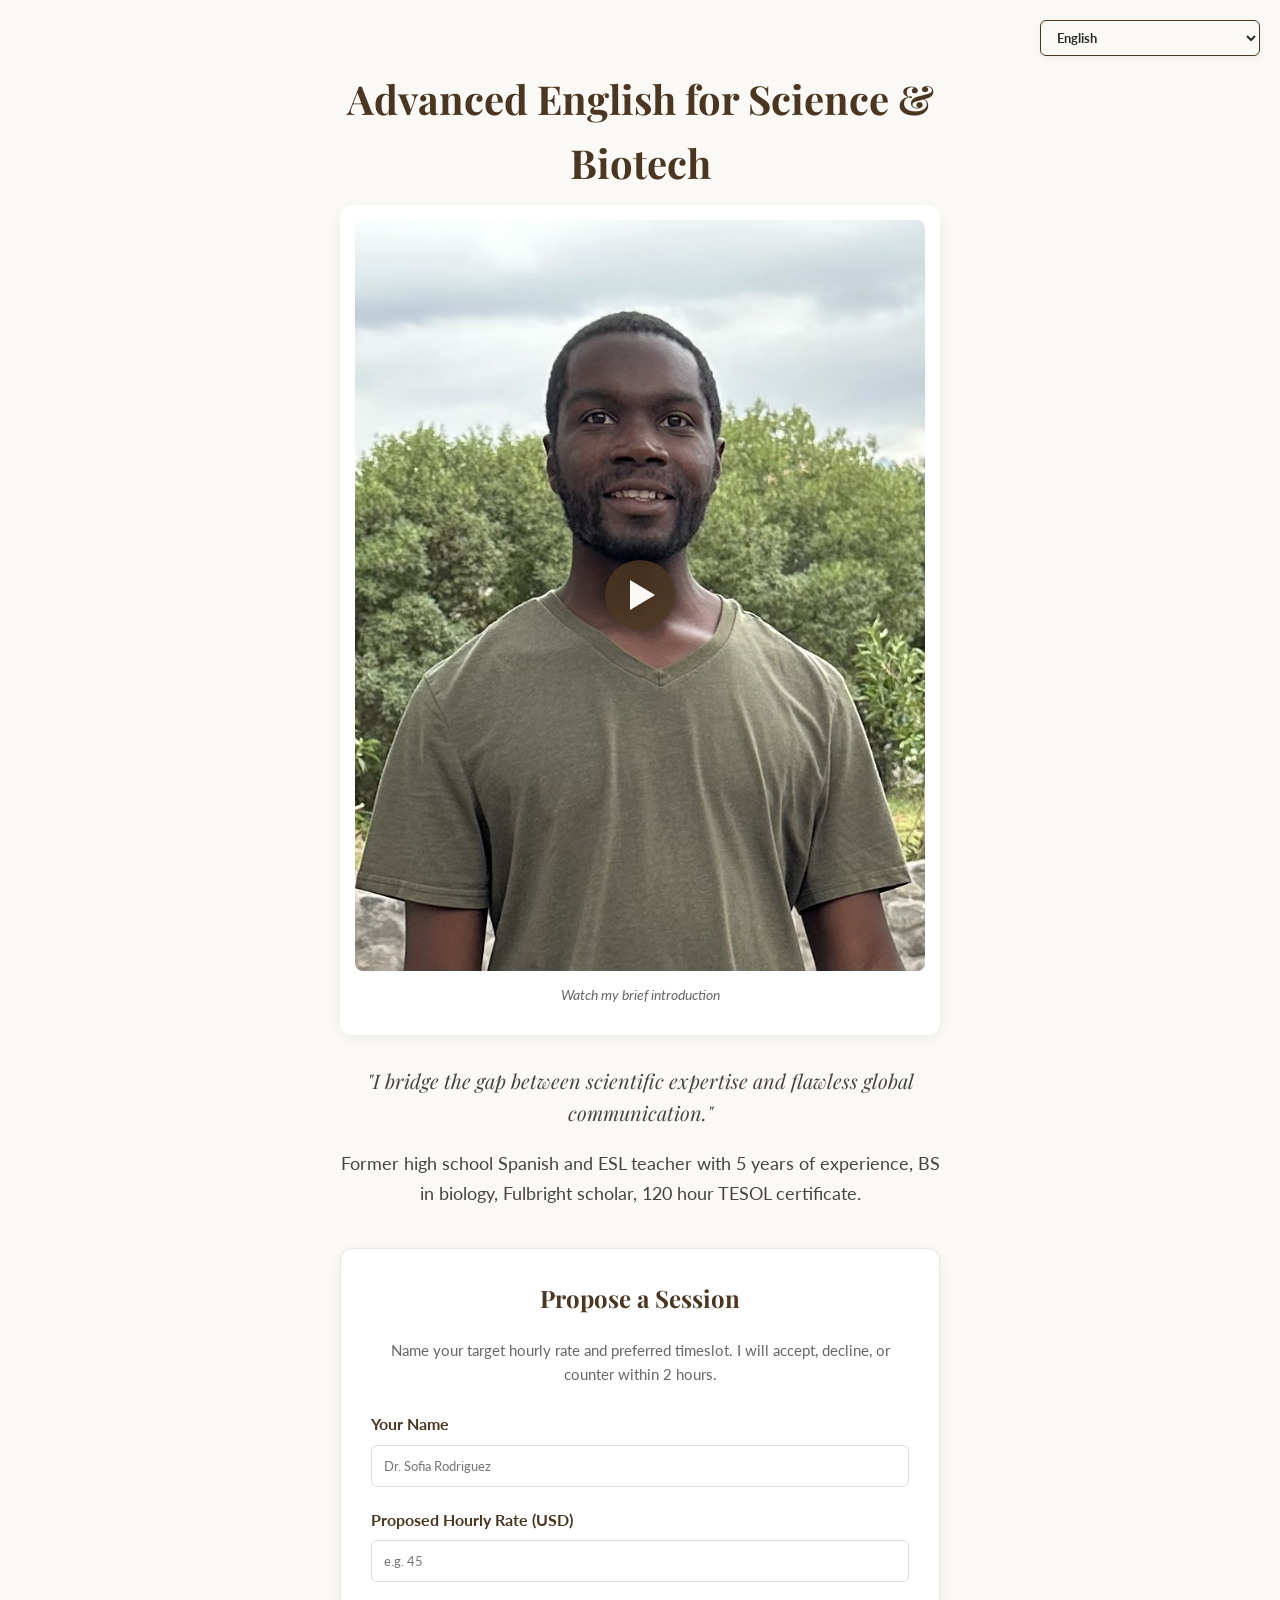
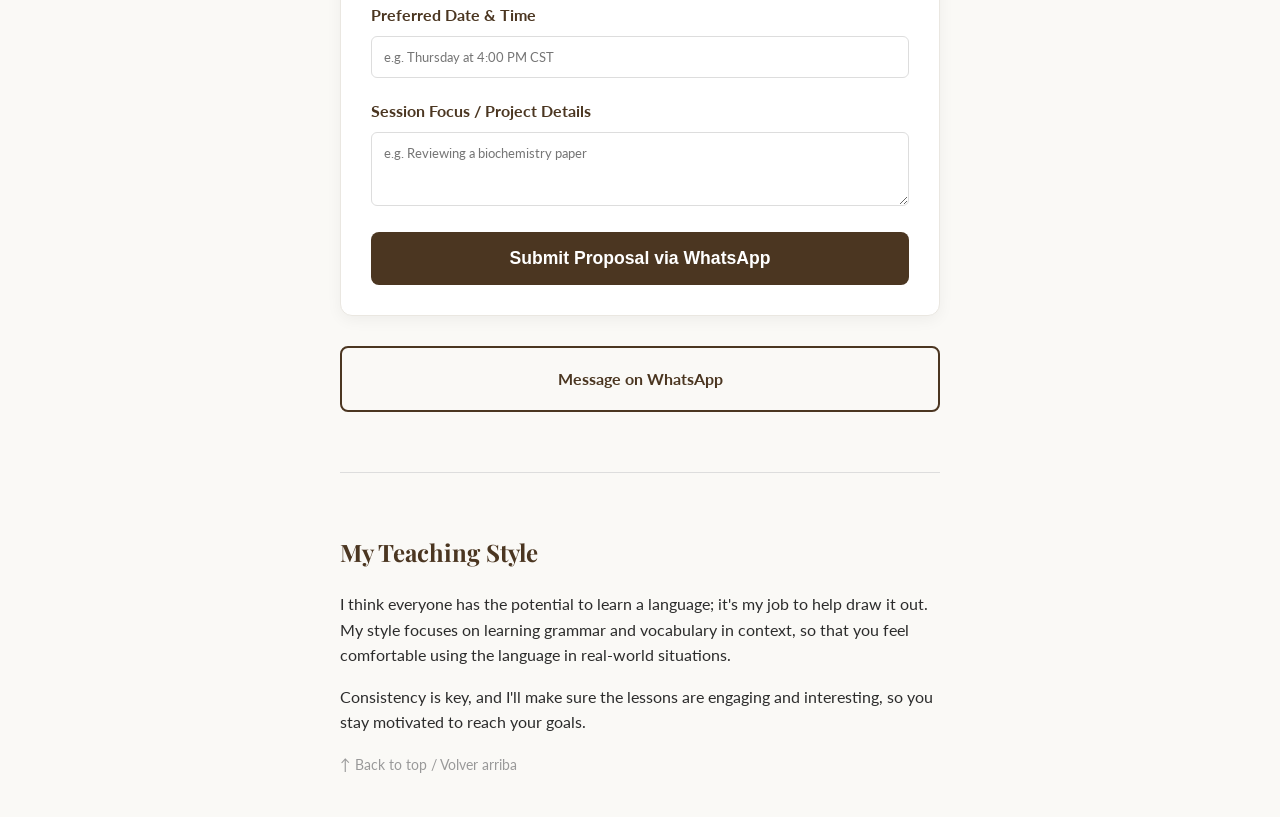
==== index.html @ 3cf0b92f "Update index.html Moved styles to separate stylesheet and added mechanism for submitting a proposal " ====
<!DOCTYPE html>
<html lang="en">
<head>
    <meta charset="UTF-8">
    <meta name="viewport" content="width=device-width, initial-scale=1.0">
    <title>Advanced English for Science & Biotech | Coach Isaiah</title>
    
    <meta name="description" content="Advanced English coaching for STEM, biotech, and medical researchers. / Clases de inglés avanzado para profesionales, científicos y preparación de publicaciones académicas. Propose your own rate.">
    <meta name="keywords" content="English for science, inglés para científicos, Fulbright coaching, academic English editor, Clases de inglés CDMX, technical interview preparation">
    <meta name="robots" content="index, follow">
    
    <meta property="og:type" content="website">
    <meta property="og:url" content="https://sysimus.github.io/tutoring/">
    <meta property="og:title" content="Advanced English for Science & Biotech">
    <meta property="og:description" content="Advanced coaching with a Fulbright Scholar & Biologist. Name your own rate.">
    <meta property="og:image" content="https://sysimus.github.io/tutoring/tutoring.jpg">
    
    <meta name="google-site-verification" content="IlOniI3Fu_0lPMcrtXaoLbM2BrjbzEJxlXLzvj_Lx5U" />
    
    <link href="https://fonts.googleapis.com/css2?family=Playfair+Display:wght@700&family=Lato:wght@400;700&display=swap" rel="stylesheet">
    <link rel="stylesheet" href="styles.css">

    <script type="application/ld+json">
    {
      "@context": "https://schema.org",
      "@type": "WebSite",
      "name": "English with Isaiah",
      "url": "https://sysimus.github.io/tutoring/"
    }
    </script>
</head>
<body lang="en">

    <div class="lang-selector-wrap">
        <select class="lang-select" onchange="switchLanguage(this.value)">
            <option value="en">English</option>
            <option value="es">Español (Spanish)</option>
            <option value="ko">한국어 (Korean)</option>
            <option value="ja">日本語 (Japanese)</option>
            <option value="zh">中文 (Chinese)</option>
            <option value="fr">Français (French)</option>
            <option value="de">Deutsch (German)</option>
            <option value="pt">Português (Portuguese)</option>
            <option value="it">Italiano (Italian)</option>
            <option value="ru">Русский (Russian)</option>
            <option value="ar">العربية (Arabic)</option>
            <option value="hi">हिन्दी (Hindi)</option>
            <option value="bn">বাংলা (Bengali)</option>
            <option value="ur">اردو (Urdu)</option>
            <option value="tr">Türkçe (Turkish)</option>
            <option value="vi">Tiếng Việt (Vietnamese)</option>
            <option value="id">Bahasa Indonesia (Indonesian)</option>
            <option value="fa">فارسی (Persian)</option>
            <option value="sw">Kiswahili (Swahili)</option>
        </select>
    </div>

    <div class="container">
        <header>
            <h1 class="main-title">
                <span data-i18n="en">Advanced English for Science & Biotech</span>
                <span data-i18n="es">Inglés Avanzado para Ciencia y Biotecnología</span>
                <span data-i18n="ko">과학 및 바이오테크 고급 영어</span>
                <span data-i18n="ja">科学・バイオテクノロジー向け上級英語</span>
                <span data-i18n="zh">科学与生物技术高级英语</span>
                <span data-i18n="id">Bahasa Inggris Tingkat Lanjut untuk Sains & Bioteknologi</span>
                <span data-i18n="fa">زبان انگلیسی پیشرفته برای علوم و بیوتکنولوژی</span>
                <span data-i18n="sw">Kiingereza cha Juu kwa Sayansi na Bioteknolojia</span>
                </h1>
        </header>

        <section class="video-card">
            <a href="https://youtu.be/uYRqxMHSPPA" target="_blank" class="video-link">
                <img src="tutoring.jpg" alt="Introduction Video" class="video-thumbnail">
                <div class="play-button-overlay">
                    <div class="play-triangle"></div>
                </div>
            </a>
            <p class="video-caption">
                <span data-i18n="en">Watch my brief introduction</span>
                <span data-i18n="es">Vea mi breve presentación</span>
                <span data-i18n="ko">소개 영상 시청하기</span>
                <span data-i18n="ja">紹介動画を見る</span>
            </p>
        </section>

        <section class="pitch-container">
            <p class="pitch-lead">
                <span data-i18n="en">"I bridge the gap between scientific expertise and flawless global communication."</span>
                <span data-i18n="es">"Reduzco la brecha entre la experiencia científica y una comunicación global impecable."</span>
            </p>
            <p class="pitch-body">
                <span data-i18n="en">Former high school Spanish and ESL teacher with 5 years of experience, BS in biology, Fulbright scholar, 120 hour TESOL certificate.</span>
                <span data-i18n="es">Exprofesor de escuela secundaria (Español/ESL) con 5 años de experiencia, Licenciatura en Biología, Becario Fulbright y certificación TESOL de 120 horas.</span>
            </p>
        </section>

        <section class="bid-card">
            <h2 class="terminal-title">
                <span data-i18n="en">Propose a Session</span>
                <span data-i18n="es">Proponer una Sesión</span>
                <span data-i18n="ko">수업 제안하기</span>
                <span data-i18n="ja">セッションの提案</span>
                <span data-i18n="id">Ajukan Penawaran Sesi</span>
                <span data-i18n="fa">پیشنهاد یک جلسه</span>
                <span data-i18n="sw">Pendekeza Kipindi</span>
            </h2>
            <p class="terminal-subtitle">
                <span data-i18n="en">Name your target hourly rate and preferred timeslot. I will accept, decline, or counter within 2 hours.</span>
                <span data-i18n="es">Proponga su tarifa por hora y horario deseado. Aceptaré, rechazaré o responderé con una contraoferta en un lapso de 2 horas.</span>
            </p>

            <form id="negotiationForm" onsubmit="handleProposal(event)">
                <div class="form-group">
                    <label>
                        <span data-i18n="en">Your Name</span>
                        <span data-i18n="es">Su Nombre</span>
                    </label>
                    <input type="text" id="clientName" required placeholder="Dr. Sofia Rodriguez">
                </div>

                <div class="form-group">
                    <label>
                        <span data-i18n="en">Proposed Hourly Rate (USD)</span>
                        <span data-i18n="es">Tarifa Propuesta por Hora (USD)</span>
                    </label>
                    <input type="number" id="proposedRate" min="15" required placeholder="e.g. 45">
                </div>

                <div class="form-group">
                    <label>
                        <span data-i18n="en">Preferred Date & Time</span>
                        <span data-i18n="es">Fecha y Horario Deseado</span>
                    </label>
                    <input type="text" id="proposedTime" required placeholder="e.g. Thursday at 4:00 PM CST">
                </div>

                <div class="form-group">
                    <label>
                        <span data-i18n="en">Session Focus / Project Details</span>
                        <span data-i18n="es">Objetivo de la Sesión / Detalles del Proyecto</span>
                    </label>
                    <textarea id="projectDetails" rows="3" required placeholder="e.g. Reviewing a biochemistry paper introduction / Preparación para entrevista técnica"></textarea>
                </div>

                <button type="submit" class="btn-bid">
                    <span data-i18n="en">Submit Proposal via WhatsApp</span>
                    <span data-i18n="es">Enviar Propuesta por WhatsApp</span>
                </button>
            </form>
        </section>

        <a href="https://wa.me/16155549569" class="btn btn-primary">
            <span data-i18n="en">Message on WhatsApp</span>
            <span data-i18n="es">Enviar Mensaje por WhatsApp</span>
        </a>
        
        <div id="about">
            <h2>
                <span data-i18n="en">My Teaching Style</span>
                <span data-i18n="es">Mi Estilo de Enseñanza</span>
            </h2>
            <p>
                <span data-i18n="en">I think everyone has the potential to learn a language; it's my job to help draw it out. My style focuses on learning grammar and vocabulary in context, so that you feel comfortable using the language in real-world situations.</span>
                <span data-i18n="es">Creo que todos tienen el potencial de dominar un idioma; mi trabajo es ayudar a desarrollarlo. Mi estilo se centra en el aprendizaje de la gramática y el vocabulario en contexto, para que se sienta cómodo usando el idioma en situaciones del mundo real.</span>
            </p>
            <p>
                <span data-i18n="en">Consistency is key, and I'll make sure the lessons are engaging and interesting, so you stay motivated to reach your goals.</span>
                <span data-i18n="es">La consistencia es clave, y me aseguraré de que las lecciones sean interesantes y dinámicas para mantener la motivación hacia sus objetivos.</span>
            </p>
            <a href="#" class="back-to-top">↑ Back to top / Volver arriba</a>
        </div>
    </div>

    <script>
    const placeholders = {
        en: { name: "Dr. Sofia Rodriguez", time: "e.g. Thursday at 4:00 PM CST", focus: "e.g. Reviewing a biochemistry paper" },
        es: { name: "Dr. Sofia Rodríguez", time: "ej. Jueves a las 4:00 PM CST", focus: "ej. Revisión de artículo de bioquímica" },
        ko: { name: "홍길동 박사", time: "예: 목요일 오후 4시 CST", focus: "예: 생화학 논문 검토" },
        ja: { name: "山田 太郎 博士", time: "例: 木曜日 午後4時 CST", focus: "例: 生化学論文のレビュー" },
        ur: { name: "ڈاکٹر صوفیہ", time: "مثال: جمعرات شام 4 بجے", focus: "مثال: بائیو کیمسٹری پیپر کا جائزہ" },
        id: { name: "Dr. Budi Santoso", time: "contoh: Kamis jam 16:00 CST", focus: "contoh: Meninjau makalah biokimia" },
        fa: { name: "دکتر مریم رضایی", time: "مثال: پنجشنبه ساعت ۴:۰۰ عصر", focus: "مثال: بررسی مقاله بیوشیمی" },
        sw: { name: "Daktari Juma Ali", time: "m.f. Alhamisi saa kumi jioni", focus: "m.f. Kupitia karatasi ya biokemia" }
    };

    function switchLanguage(lang) {
        document.body.setAttribute('lang', lang);
        localStorage.setItem('preferred-lang', lang);
        
        if (placeholders[lang]) {
            document.getElementById('clientName').placeholder = placeholders[lang].name;
            document.getElementById('proposedTime').placeholder = placeholders[lang].time;
            document.getElementById('projectDetails').placeholder = placeholders[lang].focus;
        }
    }

    window.addEventListener('DOMContentLoaded', () => {
        const savedLang = localStorage.getItem('preferred-lang') || 'en';
        document.body.setAttribute('lang', savedLang);
        document.querySelector('.lang-select').value = savedLang;
        switchLanguage(savedLang);
    });

    function handleProposal(event) {
        event.preventDefault();
        const name = document.getElementById('clientName').value;
        const rate = document.getElementById('proposedRate').value;
        const time = document.getElementById('proposedTime').value;
        const details = document.getElementById('projectDetails').value;
        
        const message = `Hello Isaiah, I'd like to submit a session proposal.%0A%0A` +
                        `*Name:* ${encodeURIComponent(name)}%0A` +
                        `*Proposed Rate:* $${encodeURIComponent(rate)} USD/hr%0A` +
                        `*Requested Time:* ${encodeURIComponent(time)}%0A` +
                        `*Focus:* ${encodeURIComponent(details)}`;
        
        window.open(`https://wa.me/16155549569?text=${message}`, '_blank');
    }

    // Auto-refresh engine mapping GitHub server state tags
    setInterval(async () => {
        try {
            const response = await fetch(window.location.href, { method: 'HEAD', cache: 'no-cache' });
            const etag = response.headers.get('ETag');
            const localEtag = localStorage.getItem('site-etag');
            if (localEtag && etag && localEtag !== etag) location.reload();
            localStorage.setItem('site-etag', etag);
        } catch (e) { console.log("State check bypassed."); }
    }, 7200000);
    </script>
</body>
</html>
---- styles.css ----
/* ==========================================================================
   1. ARCHITECTURAL TOKENS & SYSTEM BASE
   ========================================================================== */
:root { 
    --bg: #FAF9F6; 
    --text: #2C2C2C; 
    --accent: #4B3621; 
    --slate: #708090; 
}

body { 
    margin: 0; 
    background-color: var(--bg); 
    color: var(--text); 
    font-family: 'Lato', sans-serif; 
    line-height: 1.6; 
}

.container { 
    max-width: 600px; 
    margin: 0 auto; 
    padding: 40px 20px; 
    text-align: center; 
}

h1, h2, h3 { 
    font-family: 'Playfair Display', serif; 
    color: var(--accent); 
}

.main-title {
    font-size: 2.5rem; 
    margin-bottom: 10px;
}

/* ==========================================================================
   2. VIDEO FRAME & INTERACTIVE OVERLAYS
   ========================================================================== */
.video-card { 
    background: #fff; 
    padding: 15px; 
    border-radius: 12px; 
    box-shadow: 0 4px 15px rgba(0,0,0,0.05); 
    margin-bottom: 30px; 
}

.video-link {
    text-decoration: none; 
    display: block; 
    position: relative; 
    line-height: 0;
}

.video-thumbnail {
    width: 100%; 
    border-radius: 8px; 
    display: block;
}

.play-button-overlay {
    position: absolute; 
    top: 50%; 
    left: 50%; 
    transform: translate(-50%, -50%); 
    background: rgba(75, 54, 33, 0.85); 
    width: 70px; 
    height: 70px; 
    border-radius: 50%; 
    display: flex; 
    align-items: center; 
    justify-content: center; 
    box-shadow: 0 4px 10px rgba(0,0,0,0.3);
}

.play-triangle {
    width: 0; 
    height: 0; 
    border-top: 15px solid transparent; 
    border-bottom: 15px solid transparent; 
    border-left: 25px solid #FAF9F6; 
    margin-left: 5px;
}

.video-caption {
    font-size: 0.9rem; 
    color: #666; 
    margin-top: 12px; 
    font-style: italic;
}

/* ==========================================================================
   3. STRUCTURAL COPY WRAPPERS
   ========================================================================== */
.pitch-container {
    margin-bottom: 40px;
}

.pitch-lead {
    font-size: 1.25rem; 
    color: #444; 
    font-family: 'Playfair Display', serif; 
    font-style: italic;
}

.pitch-body {
    font-size: 1.15rem; 
    color: #444;
}

/* ==========================================================================
   4. TRANSACTION TERMINAL MODULE
   ========================================================================== */
.bid-card {
    background: #fff;
    padding: 30px;
    border-radius: 12px;
    box-shadow: 0 4px 15px rgba(0,0,0,0.05);
    margin: 30px 0;
    text-align: left;
    border: 1px solid #eae7e1;
}

.terminal-title {
    margin-top: 0; 
    font-size: 1.5rem; 
    text-align: center;
}

.terminal-subtitle {
    font-size: 0.95rem; 
    color: #666; 
    text-align: center; 
    margin-bottom: 25px;
}

.form-group {
    margin-bottom: 20px;
}

.form-group label {
    display: block;
    font-weight: bold;
    margin-bottom: 8px;
    color: var(--accent);
}

.form-group input, .form-group textarea {
    width: 100%;
    padding: 12px;
    border: 1px solid #ddd;
    border-radius: 6px;
    font-family: inherit;
    box-sizing: border-box;
}

.btn-bid {
    background: var(--accent);
    color: white;
    border: none;
    width: 100%;
    padding: 16px;
    border-radius: 8px;
    font-size: 1.1rem;
    font-weight: bold;
    cursor: pointer;
    transition: 0.2s;
}

.btn-bid:hover {
    background: #362617;
}

/* ==========================================================================
   5. BUTTON COMPONENTS & FOOTER INTERFACE
   ========================================================================== */
.btn { 
    display: block; 
    padding: 18px; 
    border-radius: 8px; 
    font-weight: bold; 
    text-decoration: none; 
    margin-top: 20px; 
    transition: 0.2s; 
}

.btn-primary { 
    border: 2px solid var(--accent); 
    color: var(--accent); 
}

.btn-primary:active { 
    background: #EAE7E1; 
}

#about { 
    text-align: left; 
    margin-top: 60px; 
    border-top: 1px solid #ddd; 
    padding-top: 40px; 
}

.back-to-top {
    font-size: 0.9rem; 
    color: #999; 
    text-decoration: none;
}

/* ==========================================================================
   6. GLOBAL INTERNATIONZALIZATION ENGINE
   ========================================================================== */
.lang-selector-wrap {
    position: fixed;
    top: 20px;
    right: 20px;
    z-index: 1000;
}

.lang-select {
    padding: 8px 12px;
    border-radius: 6px;
    border: 1px solid var(--accent);
    background-color: var(--bg);
    color: var(--text);
    font-family: inherit;
    font-weight: bold;
    cursor: pointer;
    box-shadow: 0 2px 8px rgba(0,0,0,0.05);
}

.lang-select:focus {
    outline: none;
}

/* Base structural abstraction hiding unselected strings */
[lang] [data-i18n] {
    display: none;
}

/* Inline text block targets */
body[lang="en"] [data-i18n="en"], body[lang="es"] [data-i18n="es"],
body[lang="ko"] [data-i18n="ko"], body[lang="ja"] [data-i18n="ja"],
body[lang="zh"] [data-i18n="zh"], body[lang="fr"] [data-i18n="fr"],
body[lang="de"] [data-i18n="de"], body[lang="pt"] [data-i18n="pt"],
body[lang="it"] [data-i18n="it"], body[lang="ru"] [data-i18n="ru"],
body[lang="ar"] [data-i18n="ar"], body[lang="hi"] [data-i18n="hi"],
body[lang="bn"] [data-i18n="bn"], body[lang="ur"] [data-i18n="ur"],
body[lang="tr"] [data-i18n="tr"], body[lang="vi"] [data-i18n="vi"],
body[lang="id"] [data-i18n="id"], body[lang="fa"] [data-i18n="fa"],
body[lang="sw"] [data-i18n="sw"] {
    display: inline-block !important;
}

/* Paragraph and Structural section block targets */
p[data-i18n], div[data-i18n], section[data-i18n] {
    display: none;
}

body[lang="en"] p[data-i18n="en"], body[lang="en"] div[data-i18n="en"], body[lang="en"] section[data-i18n="en"],
body[lang="es"] p[data-i18n="es"], body[lang="es"] div[data-i18n="es"], body[lang="es"] section[data-i18n="es"],
body[lang="ko"] p[data-i18n="ko"], body[lang="ko"] div[data-i18n="ko"], body[lang="ko"] section[data-i18n="ko"],
body[lang="ja"] p[data-i18n="ja"], body[lang="ja"] div[data-i18n="ja"], body[lang="ja"] section[data-i18n="ja"],
body[lang="zh"] p[data-i18n="zh"], body[lang="zh"] div[data-i18n="zh"], body[lang="zh"] section[data-i18n="zh"],
body[lang="fr"] p[data-i18n="fr"], body[lang="fr"] div[data-i18n="fr"], body[lang="fr"] section[data-i18n="fr"],
body[lang="de"] p[data-i18n="de"], body[lang="de"] div[data-i18n="de"], body[lang="de"] section[data-i18n="de"],
body[lang="pt"] p[data-i18n="pt"], body[lang="pt"] div[data-i18n="pt"], body[lang="pt"] section[data-i18n="pt"],
body[lang="it"] p[data-i18n="it"], body[lang="it"] div[data-i18n="it"], body[lang="it"] section[data-i18n="it"],
body[lang="ru"] p[data-i18n="ru"], body[lang="ru"] div[data-i18n="ru"], body[lang="ru"] section[data-i18n="ru"],
body[lang="ar"] p[data-i18n="ar"], body[lang="ar"] div[data-i18n="ar"], body[lang="ar"] section[data-i18n="ar"],
body[lang="hi"] p[data-i18n="hi"], body[lang="hi"] div[data-i18n="hi"], body[lang="hi"] section[data-i18n="hi"],
body[lang="bn"] p[data-i18n="bn"], body[lang="bn"] div[data-i18n="bn"], body[lang="bn"] section[data-i18n="bn"],
body[lang="ur"] p[data-i18n="ur"], body[lang="ur"] div[data-i18n="ur"], body[lang="ur"] section[data-i18n="ur"],
body[lang="tr"] p[data-i18n="tr"], body[lang="tr"] div[data-i18n="tr"], body[lang="tr"] section[data-i18n="tr"],
body[lang="vi"] p[data-i18n="vi"], body[lang="vi"] div[data-i18n="vi"], body[lang="vi"] section[data-i18n="vi"],
body[lang="id"] p[data-i18n="id"], body[lang="id"] div[data-i18n="id"], body[lang="id"] section[data-i18n="id"],
body[lang="fa"] p[data-i18n="fa"], body[lang="fa"] div[data-i18n="fa"], body[lang="fa"] section[data-i18n="fa"],
body[lang="sw"] p[data-i18n="sw"], body[lang="sw"] div[data-i18n="sw"], body[lang="sw"] section[data-i18n="sw"] {
    display: block !important;
}

/* ==========================================================================
   7. RIGHT-TO-LEFT (RTL) REGIONAL OVERRIDES
   ========================================================================== */
body[lang="ar"] .container, body[lang="ur"] .container, body[lang="fa"] .container,
body[lang="ar"] .bid-card, body[lang="ur"] .bid-card, body[lang="fa"] .bid-card {
    direction: rtl;
    text-align: right;
}
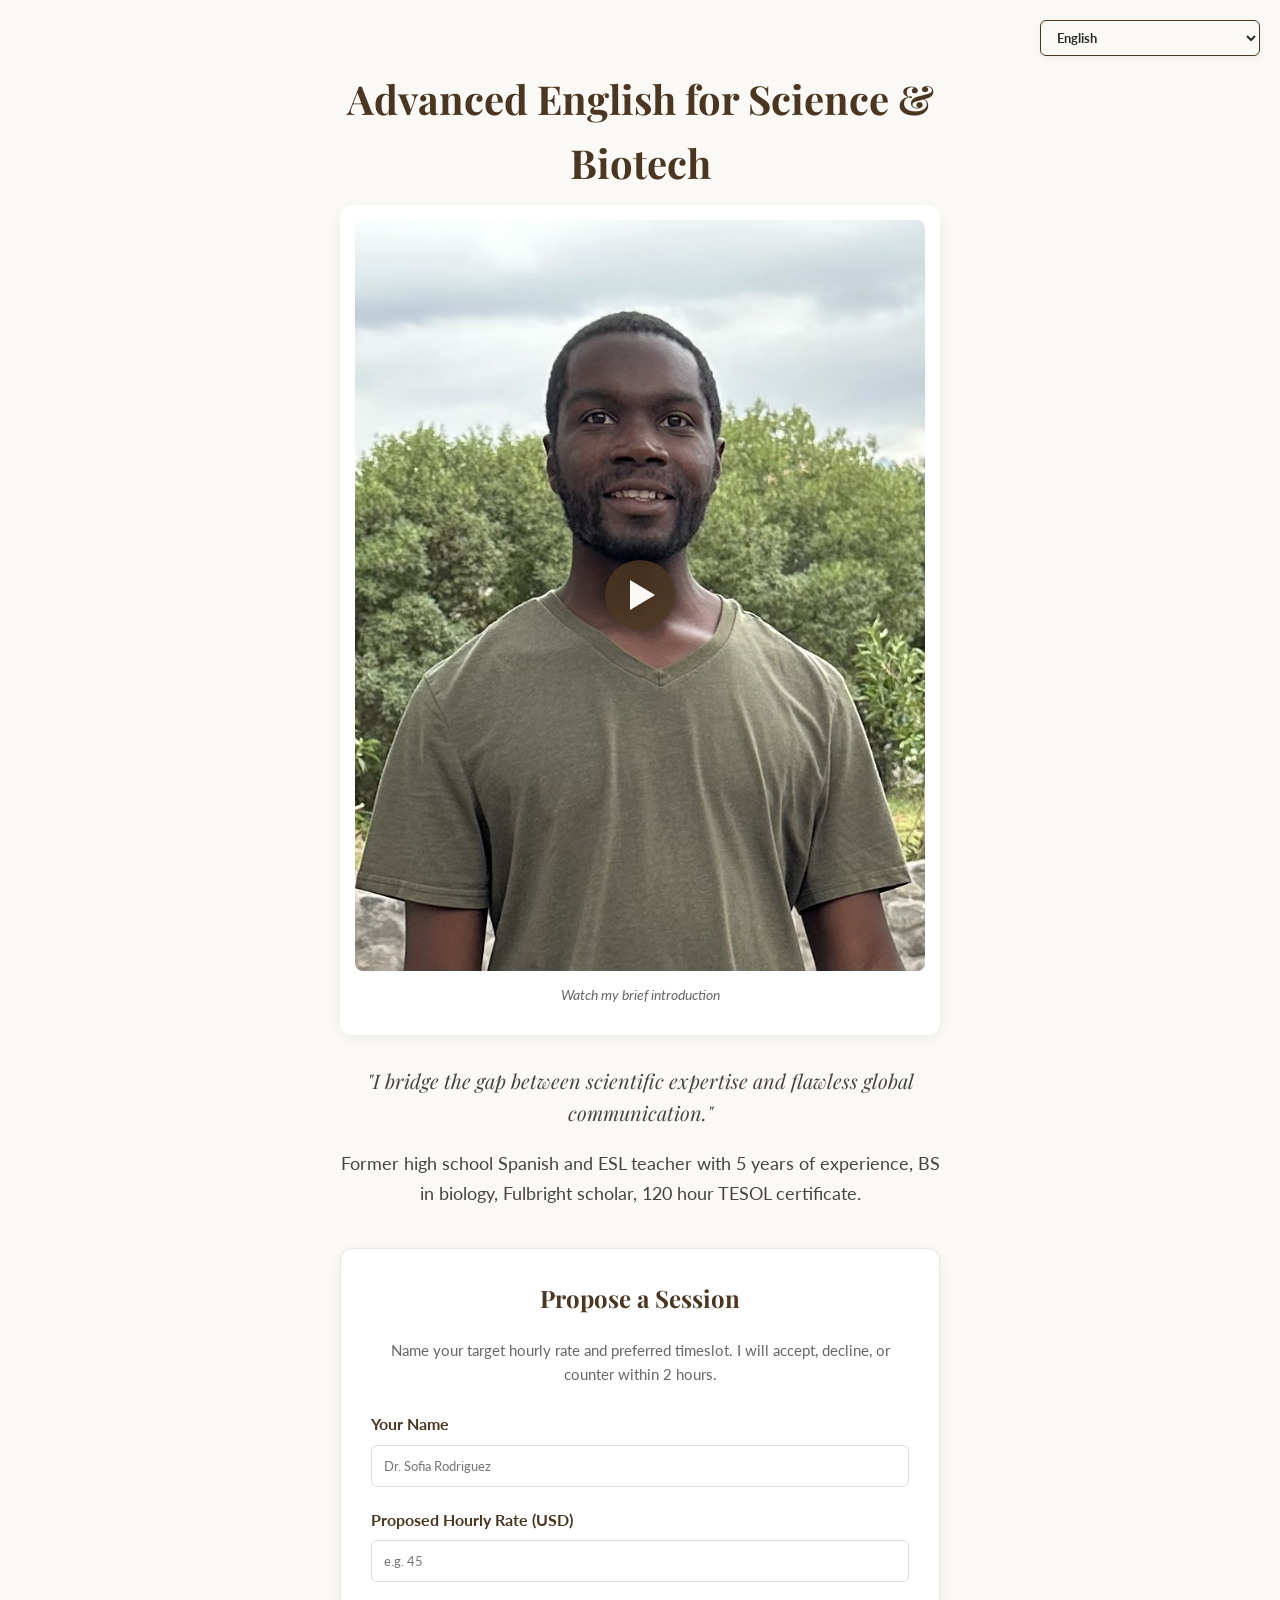
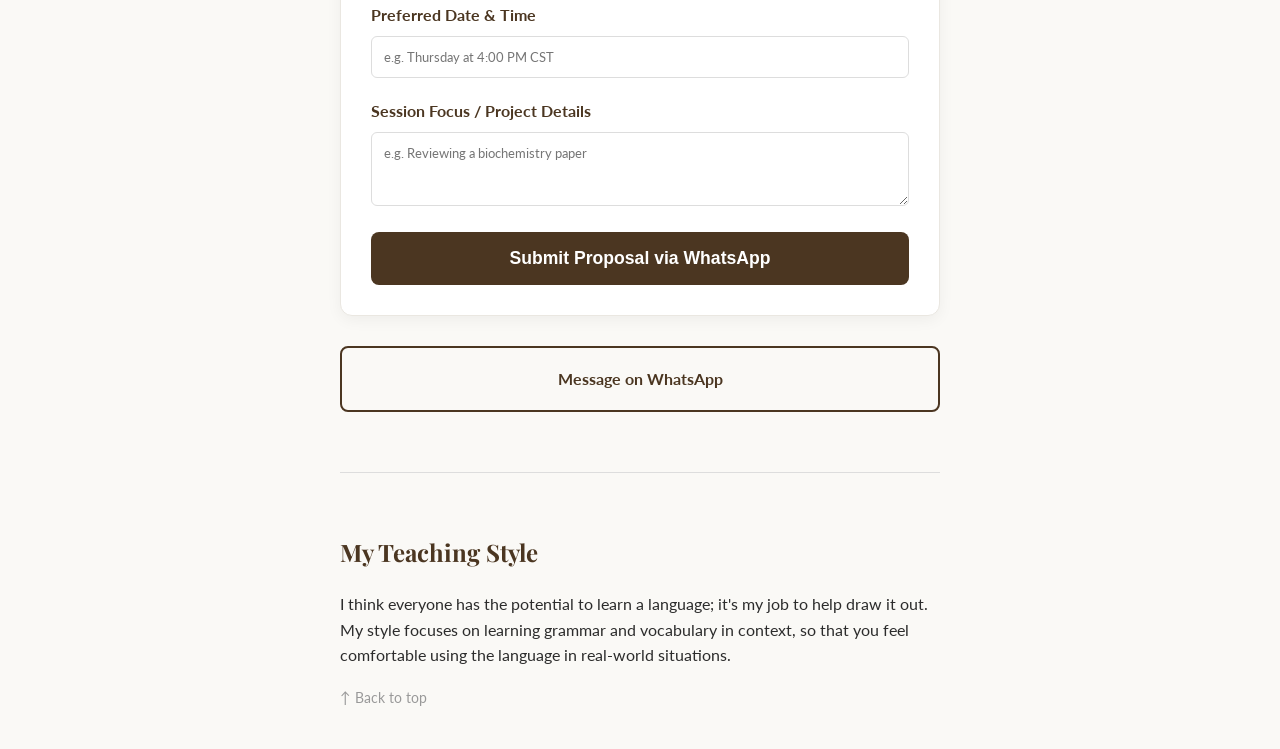
==== commit b57255a4: "Update index.html Fixed language localization issues to make sure all text on the page is translated" ====
--- a/index.html
+++ b/index.html
@@ -63,10 +63,21 @@
                 <span data-i18n="ko">과학 및 바이오테크 고급 영어</span>
                 <span data-i18n="ja">科学・バイオテクノロジー向け上級英語</span>
                 <span data-i18n="zh">科学与生物技术高级英语</span>
+                <span data-i18n="fr">Anglais Avancé pour la Science et la Biotech</span>
+                <span data-i18n="de">Fortgeschrittenes Englisch für Wissenschaft & Biotech</span>
+                <span data-i18n="pt">Inglês Avançado para Ciência e Biotecnologia</span>
+                <span data-i18n="it">Inglese Avanzato per Scienza e Biotecnologie</span>
+                <span data-i18n="ru">Продвинутый английский для науки и биотехнологий</span>
+                <span data-i18n="ar">اللغة الإنجليزية المتقدمة للعلوم والتكنولوجيا الحيوية</span>
+                <span data-i18n="hi">विज्ञान और बायोटेक के लिए उन्नत अंग्रेजी</span>
+                <span data-i18n="bn">বিজ্ঞান ও বায়োটেকের জন্য উন্নত ইংরেজি</span>
+                <span data-i18n="ur">سائنس اور بائیوٹیک کے لیے جدید انگریزی</span>
+                <span data-i18n="tr">Bilim ve Biyoteknoloji İçin İleri Düzey İngilizce</span>
+                <span data-i18n="vi">Tiếng Anh Nâng Cao cho Khoa Học & Công Nghệ Sinh Học</span>
                 <span data-i18n="id">Bahasa Inggris Tingkat Lanjut untuk Sains & Bioteknologi</span>
                 <span data-i18n="fa">زبان انگلیسی پیشرفته برای علوم و بیوتکنولوژی</span>
                 <span data-i18n="sw">Kiingereza cha Juu kwa Sayansi na Bioteknolojia</span>
-                </h1>
+            </h1>
         </header>
 
         <section class="video-card">
@@ -81,6 +92,21 @@
                 <span data-i18n="es">Vea mi breve presentación</span>
                 <span data-i18n="ko">소개 영상 시청하기</span>
                 <span data-i18n="ja">紹介動画を見る</span>
+                <span data-i18n="zh">观看我的简短介绍</span>
+                <span data-i18n="fr">Regardez ma brève présentation</span>
+                <span data-i18n="de">Sehen Sie sich meine kurze Vorstellung an</span>
+                <span data-i18n="pt">Assista à minha breve apresentação</span>
+                <span data-i18n="it">Guarda la meine breve presentazione</span>
+                <span data-i18n="ru">Посмотрите мое краткое введение</span>
+                <span data-i18n="ar">شاهد مقدمتي الموجزة</span>
+                <span data-i18n="hi">मेरा संक्षिप्त परिचय देखें</span>
+                <span data-i18n="bn">আমার সংক্ষিপ্ত পরিচয় দেখুন</span>
+                <span data-i18n="ur">میرا مختصر تعارف دیکھیں</span>
+                <span data-i18n="tr">Kısa tanıtımımı izleyin</span>
+                <span data-i18n="vi">Xem phần giới thiệu ngắn gọn của tôi</span>
+                <span data-i18n="id">Tonton pengantar singkat saya</span>
+                <span data-i18n="fa">معرفی کوتاه من را تماشا کنید</span>
+                <span data-i18n="sw">Tazama utangulizi wangu mfupi</span>
             </p>
         </section>
 
@@ -91,7 +117,7 @@
             </p>
             <p class="pitch-body">
                 <span data-i18n="en">Former high school Spanish and ESL teacher with 5 years of experience, BS in biology, Fulbright scholar, 120 hour TESOL certificate.</span>
-                <span data-i18n="es">Exprofesor de escuela secundaria (Español/ESL) con 5 años de experiencia, Licenciatura en Biología, Becario Fulbright y certificación TESOL de 120 horas.</span>
+                <span data-i18n="es">Exprofesor de escuela secundaria (Español/ESL) con 5 años of experiencia, Licenciatura en Biología, Becario Fulbright y certificación TESOL de 120 horas.</span>
             </p>
         </section>
 
@@ -101,6 +127,18 @@
                 <span data-i18n="es">Proponer una Sesión</span>
                 <span data-i18n="ko">수업 제안하기</span>
                 <span data-i18n="ja">セッションの提案</span>
+                <span data-i18n="zh">提议课程</span>
+                <span data-i18n="fr">Proposer une Session</span>
+                <span data-i18n="de">Sitzung vorschlagen</span>
+                <span data-i18n="pt">Propor uma Sessão</span>
+                <span data-i18n="it">Proponi una Sessione</span>
+                <span data-i18n="ru">Предложить сессию</span>
+                <span data-i18n="ar">اقتراح جلسة</span>
+                <span data-i18n="hi">सत्र का प्रस्ताव दें</span>
+                <span data-i18n="bn">একটি সেশনের প্রস্তাব করুন</span>
+                <span data-i18n="ur">سیشن کی تجویز دیں</span>
+                <span data-i18n="tr">Bir Oturum Önerin</span>
+                <span data-i18n="vi">Đề Xuất Một Buổi Học</span>
                 <span data-i18n="id">Ajukan Penawaran Sesi</span>
                 <span data-i18n="fa">پیشنهاد یک جلسه</span>
                 <span data-i18n="sw">Pendekeza Kipindi</span>
@@ -146,6 +184,23 @@
                 <button type="submit" class="btn-bid">
                     <span data-i18n="en">Submit Proposal via WhatsApp</span>
                     <span data-i18n="es">Enviar Propuesta por WhatsApp</span>
+                    <span data-i18n="ko">WhatsApp으로 제안서 제출</span>
+                    <span data-i18n="ja">WhatsAppで提案を送信</span>
+                    <span data-i18n="zh">通过 WhatsApp 提交提议</span>
+                    <span data-i18n="fr">Soumettre la proposition via WhatsApp</span>
+                    <span data-i18n="de">Vorschlag via WhatsApp senden</span>
+                    <span data-i18n="pt">Enviar Proposta via WhatsApp</span>
+                    <span data-i18n="it">Invia Proposta via WhatsApp</span>
+                    <span data-i18n="ru">Отправить предложение через WhatsApp</span>
+                    <span data-i18n="ar">إرسال الاقتراح عبر واتساب</span>
+                    <span data-i18n="hi">व्हाट्सएप के माध्यम से प्रस्ताव भेजें</span>
+                    <span data-i18n="bn">WhatsApp এর মাধ্যমে প্রস্তাব জমা দিন</span>
+                    <span data-i18n="ur">واٹس ایپ کے ذریعے تجویز بھیجیں</span>
+                    <span data-i18n="tr">Teklifi WhatsApp Üzerinden Gönder</span>
+                    <span data-i18n="vi">Gửi Đề Xuất Qua WhatsApp</span>
+                    <span data-i18n="id">Kirim Penawaran via WhatsApp</span>
+                    <span data-i18n="fa">ارسال پیشنهاد از طریق واتس‌اپ</span>
+                    <span data-i18n="sw">Wasilisha Pendekezo kupitia WhatsApp</span>
                 </button>
             </form>
         </section>
@@ -153,6 +208,23 @@
         <a href="https://wa.me/16155549569" class="btn btn-primary">
             <span data-i18n="en">Message on WhatsApp</span>
             <span data-i18n="es">Enviar Mensaje por WhatsApp</span>
+            <span data-i18n="ko">WhatsApp 메시지 보내기</span>
+            <span data-i18n="ja">WhatsAppでメッセージを送る</span>
+            <span data-i18n="zh">在 WhatsApp 上发消息</span>
+            <span data-i18n="fr">Envoyer un message sur WhatsApp</span>
+            <span data-i18n="de">Nachricht auf WhatsApp senden</span>
+            <span data-i18n="pt">Enviar Mensagem no WhatsApp</span>
+            <span data-i18n="it">Invia un messaggio su WhatsApp</span>
+            <span data-i18n="ru">Написать в WhatsApp</span>
+            <span data-i18n="ar">أرسل رسالة عبر واتساب</span>
+            <span data-i18n="hi">व्हाट्सएप पर संदेश भेजें</span>
+            <span data-i18n="bn">WhatsApp এ মেসেজ করুন</span>
+            <span data-i18n="ur">واٹس ایپ پر پیغام بھیجیں</span>
+            <span data-i18n="tr">WhatsApp'tan Mesaj Gönder</span>
+            <span data-i18n="vi">Gửi Tin Nhắn Trên WhatsApp</span>
+            <span data-i18n="id">Kirim Pesan di WhatsApp</span>
+            <span data-i18n="fa">ارسال پیام در واتس‌اپ</span>
+            <span data-i18n="sw">Tuma Ujumbe kwenye WhatsApp</span>
         </a>
         
         <div id="about">
@@ -164,21 +236,49 @@
                 <span data-i18n="en">I think everyone has the potential to learn a language; it's my job to help draw it out. My style focuses on learning grammar and vocabulary in context, so that you feel comfortable using the language in real-world situations.</span>
                 <span data-i18n="es">Creo que todos tienen el potencial de dominar un idioma; mi trabajo es ayudar a desarrollarlo. Mi estilo se centra en el aprendizaje de la gramática y el vocabulario en contexto, para que se sienta cómodo usando el idioma en situaciones del mundo real.</span>
             </p>
-            <p>
-                <span data-i18n="en">Consistency is key, and I'll make sure the lessons are engaging and interesting, so you stay motivated to reach your goals.</span>
-                <span data-i18n="es">La consistencia es clave, y me aseguraré de que las lecciones sean interesantes y dinámicas para mantener la motivación hacia sus objetivos.</span>
-            </p>
-            <a href="#" class="back-to-top">↑ Back to top / Volver arriba</a>
+            
+            <a href="#" class="back-to-top">
+                <span data-i18n="en">↑ Back to top</span>
+                <span data-i18n="es">↑ Volver arriba</span>
+                <span data-i18n="ko">↑ 맨 위로 이동</span>
+                <span data-i18n="ja">↑ ページトップへ</span>
+                <span data-i18n="zh">↑ 回到 Term</span>
+                <span data-i18n="fr">↑ Retour en haut</span>
+                <span data-i18n="de">↑ Nach oben</span>
+                <span data-i18n="pt">↑ Voltar ao topo</span>
+                <span data-i18n="it">↑ Torna su</span>
+                <span data-i18n="ru">↑ Наверх</span>
+                <span data-i18n="ar">↑ العودة للأعلى</span>
+                <span data-i18n="hi">↑ ऊपर वापस जाएँ</span>
+                <span data-i18n="bn">↑ উপরে ফিরে যান</span>
+                <span data-i18n="ur">↑ اوپر واپس جائیں</span>
+                <span data-i18n="tr">↑ Yukarı dön</span>
+                <span data-i18n="vi">↑ Về đầu trang</span>
+                <span data-i18n="id">↑ Kembali ke atas</span>
+                <span data-i18n="fa">↑ بازگشت به بالا</span>
+                <span data-i18n="sw">↑ Rudi juu</span>
+            </a>
         </div>
     </div>
-
     <script>
+    // Complete 19-Language Placeholder Matrix with comprehensive safe fallback patterns
     const placeholders = {
         en: { name: "Dr. Sofia Rodriguez", time: "e.g. Thursday at 4:00 PM CST", focus: "e.g. Reviewing a biochemistry paper" },
         es: { name: "Dr. Sofia Rodríguez", time: "ej. Jueves a las 4:00 PM CST", focus: "ej. Revisión de artículo de bioquímica" },
         ko: { name: "홍길동 박사", time: "예: 목요일 오후 4시 CST", focus: "예: 생화학 논문 검토" },
         ja: { name: "山田 太郎 博士", time: "例: 木曜日 午後4時 CST", focus: "例: 生化学論文のレビュー" },
+        zh: { name: "张博士", time: "例如：周四下午 4:00 CST", focus: "例如：审查生物化学论文" },
+        fr: { name: "Dr. Sofia Rodriguez", time: "ex. Jeudi à 16h00 CST", focus: "ex. Révision d'un article de biochimie" },
+        de: { name: "Dr. Sofia Rodriguez", time: "z.B. Donnerstag um 16:00 Uhr CST", focus: "z.B. Überprüfung einer biochemischen Arbeit" },
+        pt: { name: "Dr. Sofia Rodriguez", time: "ex. Quinta-feira às 16:00 CST", focus: "ex. Revisão de artigo de bioquímica" },
+        it: { name: "Dr. Sofia Rodriguez", time: "es. Giovedì alle 16:00 CST", focus: "es. Revisione di un articolo di biochimica" },
+        ru: { name: "Д-р София Родригес", time: "например, четверг, 16:00 CST", focus: "например, рецензирование статьи" },
+        ar: { name: "د. صوفيا رودريغيز", time: "مثال: الخميس الساعة 4:00 مساءً CST", focus: "مثال: مراجعة ورقة الكيمياء الحيوية" },
+        hi: { name: "डॉ. सोफिया रोड्रिगेज", time: "जैसे गुरुवार शाम 4:00 बजे CST", focus: "जैसे जैव रसायन पत्र की समीक्षा" },
+        bn: { name: "ডঃ সোফিয়া রদ্রিগেজ", time: "যেমন বৃহস্পতিবার বিকাল ৪:০০ টা CST", focus: "যেমন বায়োকেমিস্ট্রি পেপার পর্যালোচনা" },
         ur: { name: "ڈاکٹر صوفیہ", time: "مثال: جمعرات شام 4 بجے", focus: "مثال: بائیو کیمسٹری پیپر کا جائزہ" },
+        tr: { name: "Dr. Sofia Rodriguez", time: "örn. Perşembe saat 16:00 CST", focus: "örn. Biyokimya makalesinin incelenmesi" },
+        vi: { name: "TS. Sofia Rodriguez", time: "vd. Thứ Năm lúc 4:00 chiều CST", focus: "vd. Đánh giá bài báo sinh hóa" },
         id: { name: "Dr. Budi Santoso", time: "contoh: Kamis jam 16:00 CST", focus: "contoh: Meninjau makalah biokimia" },
         fa: { name: "دکتر مریم رضایی", time: "مثال: پنجشنبه ساعت ۴:۰۰ عصر", focus: "مثال: بررسی مقاله بیوشیمی" },
         sw: { name: "Daktari Juma Ali", time: "m.f. Alhamisi saa kumi jioni", focus: "m.f. Kupitia karatasi ya biokemia" }
@@ -188,11 +288,12 @@
         document.body.setAttribute('lang', lang);
         localStorage.setItem('preferred-lang', lang);
         
-        if (placeholders[lang]) {
-            document.getElementById('clientName').placeholder = placeholders[lang].name;
-            document.getElementById('proposedTime').placeholder = placeholders[lang].time;
-            document.getElementById('projectDetails').placeholder = placeholders[lang].focus;
-        }
+        // Employs a fallback catch to 'en' if a language initialization slips
+        const target = placeholders[lang] || placeholders['en'];
+        
+        document.getElementById('clientName').placeholder = target.name;
+        document.getElementById('proposedTime').placeholder = target.time;
+        document.getElementById('projectDetails').placeholder = target.focus;
     }
 
     window.addEventListener('DOMContentLoaded', () => {
@@ -218,7 +319,6 @@
         window.open(`https://wa.me/16155549569?text=${message}`, '_blank');
     }
 
-    // Auto-refresh engine mapping GitHub server state tags
     setInterval(async () => {
         try {
             const response = await fetch(window.location.href, { method: 'HEAD', cache: 'no-cache' });
@@ -226,9 +326,8 @@
             const localEtag = localStorage.getItem('site-etag');
             if (localEtag && etag && localEtag !== etag) location.reload();
             localStorage.setItem('site-etag', etag);
-        } catch (e) { console.log("State check bypassed."); }
+        } catch (e) { console.log("State sync bypassed."); }
     }, 7200000);
     </script>
 </body>
 </html>
-
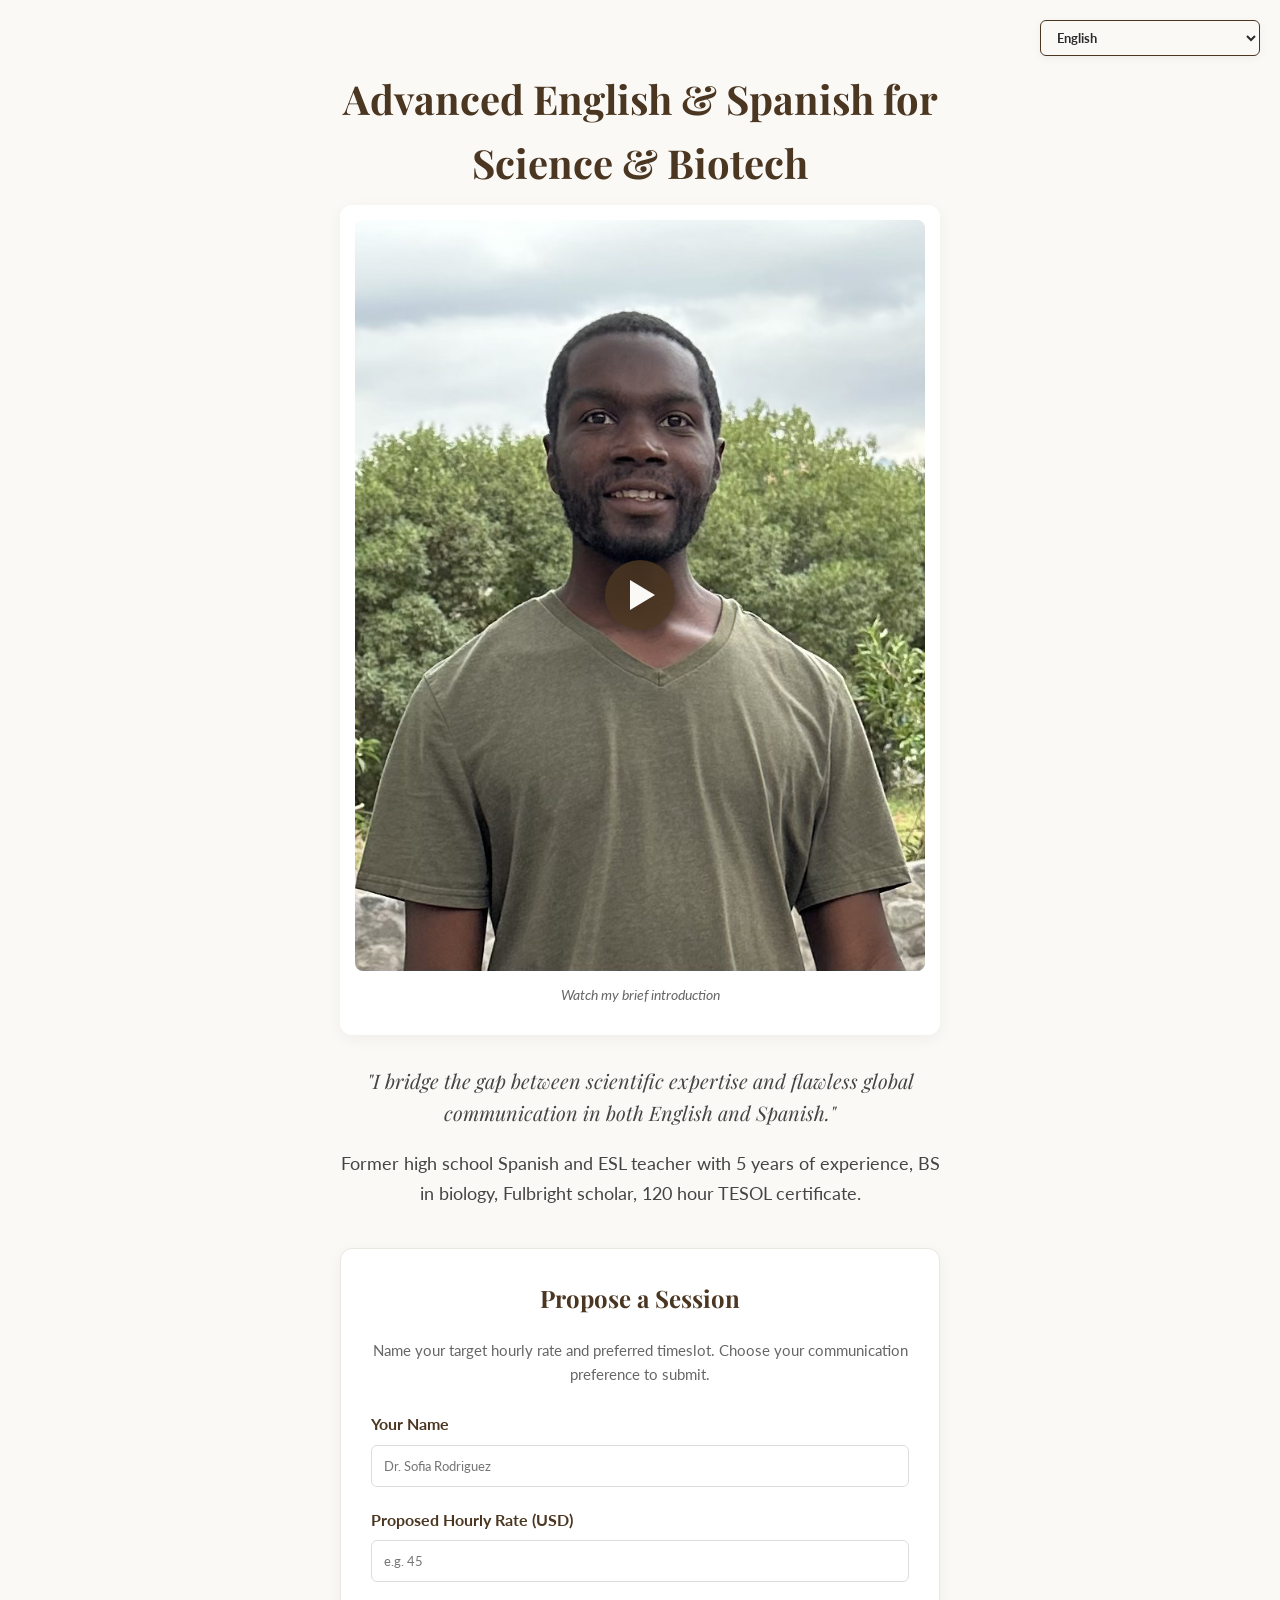
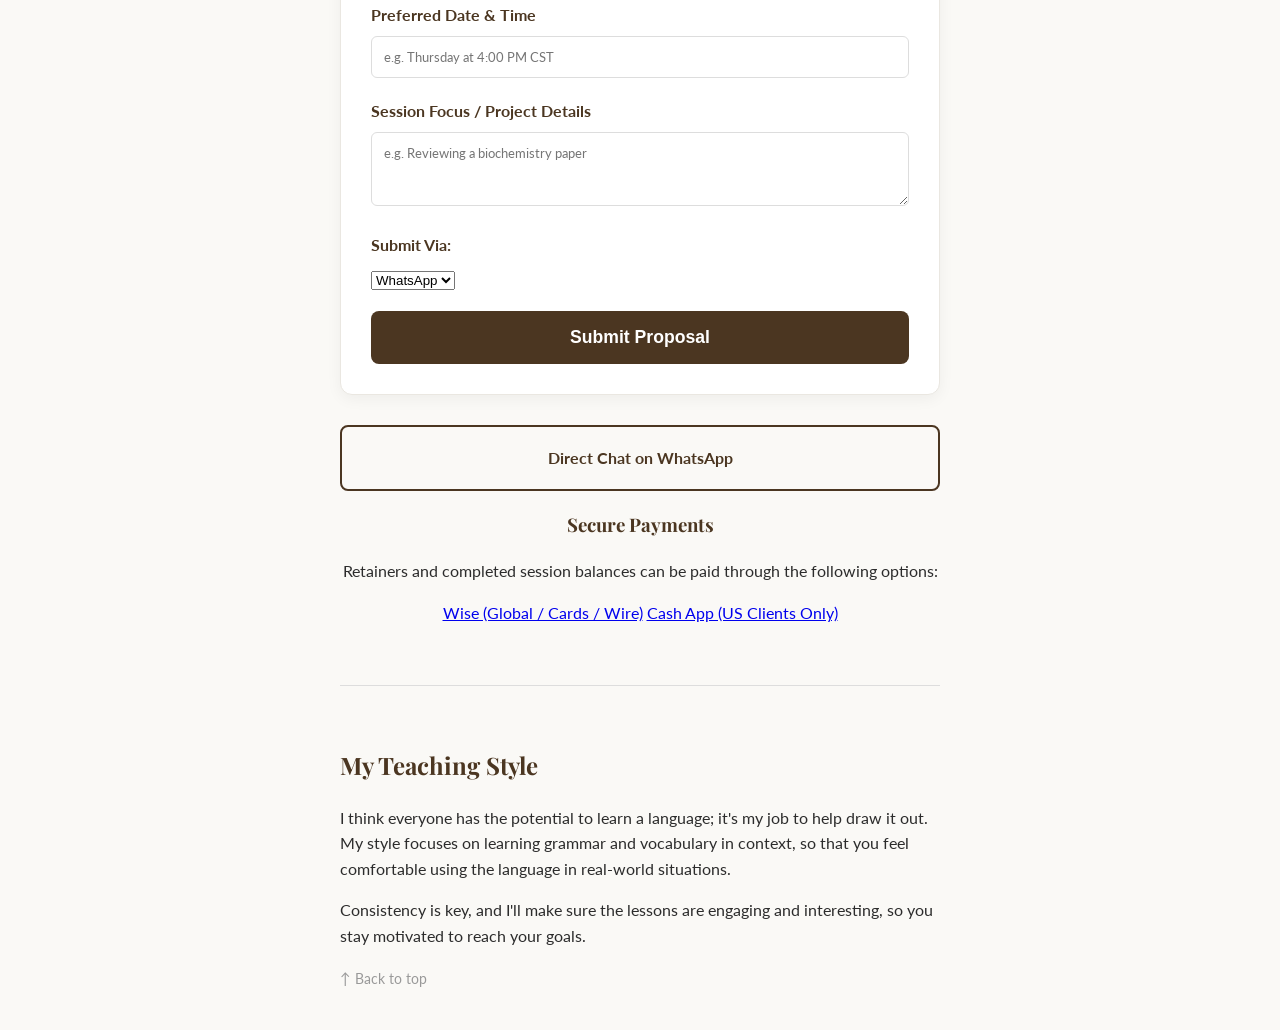
==== commit 451199f7: "Update index.html Added payment options Wise and CashApp as well as alternate email option for submi" ====
--- a/index.html
+++ b/index.html
@@ -3,28 +3,28 @@
 <head>
     <meta charset="UTF-8">
     <meta name="viewport" content="width=device-width, initial-scale=1.0">
-    <title>Advanced English for Science & Biotech | Coach Isaiah</title>
+    <title>Advanced English & Spanish for Science & Biotech | Coach Isaiah</title>
     
-    <meta name="description" content="Advanced English coaching for STEM, biotech, and medical researchers. / Clases de inglés avanzado para profesionales, científicos y preparación de publicaciones académicas. Propose your own rate.">
-    <meta name="keywords" content="English for science, inglés para científicos, Fulbright coaching, academic English editor, Clases de inglés CDMX, technical interview preparation">
+    <meta name="description" content="Advanced English & Spanish coaching for STEM, biotech, and medical researchers. / Clases de inglés y español avanzado para profesionales, científicos y preparación de publicaciones académicas. Propose your own rate.">
+    <meta name="keywords" content="English for science, inglés para científicos, Spanish for professionals, Fulbright coaching, academic English editor, Clases de inglés CDMX, technical interview preparation">
     <meta name="robots" content="index, follow">
     
     <meta property="og:type" content="website">
     <meta property="og:url" content="https://sysimus.github.io/tutoring/">
-    <meta property="og:title" content="Advanced English for Science & Biotech">
+    <meta property="og:title" content="Advanced English & Spanish for Science & Biotech">
     <meta property="og:description" content="Advanced coaching with a Fulbright Scholar & Biologist. Name your own rate.">
     <meta property="og:image" content="https://sysimus.github.io/tutoring/tutoring.jpg">
     
     <meta name="google-site-verification" content="IlOniI3Fu_0lPMcrtXaoLbM2BrjbzEJxlXLzvj_Lx5U" />
     
-    <link href="https://fonts.googleapis.com/css2?family=Playfair+Display:wght@700&family=Lato:wght@400;700&display=swap" rel="stylesheet">
+    <link href="https://fonts.googleapis.com/css2?family=Playfair+Display:wght=700&family=Lato:wght=400;700&display=swap" rel="stylesheet">
     <link rel="stylesheet" href="styles.css">
 
     <script type="application/ld+json">
     {
       "@context": "https://schema.org",
       "@type": "WebSite",
-      "name": "English with Isaiah",
+      "name": "Language Coaching with Isaiah",
       "url": "https://sysimus.github.io/tutoring/"
     }
     </script>
@@ -58,25 +58,25 @@
     <div class="container">
         <header>
             <h1 class="main-title">
-                <span data-i18n="en">Advanced English for Science & Biotech</span>
-                <span data-i18n="es">Inglés Avanzado para Ciencia y Biotecnología</span>
-                <span data-i18n="ko">과학 및 바이오테크 고급 영어</span>
-                <span data-i18n="ja">科学・バイオテクノロジー向け上級英語</span>
-                <span data-i18n="zh">科学与生物技术高级英语</span>
-                <span data-i18n="fr">Anglais Avancé pour la Science et la Biotech</span>
-                <span data-i18n="de">Fortgeschrittenes Englisch für Wissenschaft & Biotech</span>
-                <span data-i18n="pt">Inglês Avançado para Ciência e Biotecnologia</span>
-                <span data-i18n="it">Inglese Avanzato per Scienza e Biotecnologie</span>
-                <span data-i18n="ru">Продвинутый английский для науки и биотехнологий</span>
-                <span data-i18n="ar">اللغة الإنجليزية المتقدمة للعلوم والتكنولوجيا الحيوية</span>
-                <span data-i18n="hi">विज्ञान और बायोटेक के लिए उन्नत अंग्रेजी</span>
-                <span data-i18n="bn">বিজ্ঞান ও বায়োটেকের জন্য উন্নত ইংরেজি</span>
-                <span data-i18n="ur">سائنس اور بائیوٹیک کے لیے جدید انگریزی</span>
-                <span data-i18n="tr">Bilim ve Biyoteknoloji İçin İleri Düzey İngilizce</span>
-                <span data-i18n="vi">Tiếng Anh Nâng Cao cho Khoa Học & Công Nghệ Sinh Học</span>
-                <span data-i18n="id">Bahasa Inggris Tingkat Lanjut untuk Sains & Bioteknologi</span>
-                <span data-i18n="fa">زبان انگلیسی پیشرفته برای علوم و بیوتکنولوژی</span>
-                <span data-i18n="sw">Kiingereza cha Juu kwa Sayansi na Bioteknolojia</span>
+                <span data-i18n="en">Advanced English & Spanish for Science & Biotech</span>
+                <span data-i18n="es">Inglés y Español Avanzado para Ciencia y Biotecnología</span>
+                <span data-i18n="ko">과학 및 바이오테크 고급 영어 및 스페인어</span>
+                <span data-i18n="ja">科学・バイオテクノロジー向け上級英語・スペイン어</span>
+                <span data-i18n="zh">科学与生物技术高级英语与西班牙语</span>
+                <span data-i18n="fr">Anglais & Espagnol Avancé pour la Science et la Biotech</span>
+                <span data-i18n="de">Fortgeschrittenes Englisch & Spanisch für Wissenschaft & Biotech</span>
+                <span data-i18n="pt">Inglês e Espanhol Avançado para Ciência e Biotecnologia</span>
+                <span data-i18n="it">Inglese e Spagnolo Avanzato per Scienza e Biotecnologie</span>
+                <span data-i18n="ru">Продвинутый английский и испанский для науки и биотехнологий</span>
+                <span data-i18n="ar">اللغة الإنجليزية والإسبانية المتقدمة للعلوم والتكنولوجيا الحيوية</span>
+                <span data-i18n="hi">विज्ञान और बायोटेक के लिए उन्नत अंग्रेजी और स्पेनिश</span>
+                <span data-i18n="bn">বিজ্ঞান ও বায়োটেকের জন্য উন্নত ইংরেজি ও স্প্যানিশ</span>
+                <span data-i18n="ur">سائنس اور بائیوٹیک کے لیے جدید انگریزی اور ہسپانوی</span>
+                <span data-i18n="tr">Bilim ve Biyoteknoloji İçin İleri Düzey İngilizce ve İspanyolca</span>
+                <span data-i18n="vi">Tiếng Anh & Tiếng Tây Ban Nha Nâng Cao cho Khoa Học & Sinh Học</span>
+                <span data-i18n="id">Bahasa Inggris & Spanyol Tingkat Lanjut untuk Sains & Bioteknologi</span>
+                <span data-i18n="fa">زبان انگلیسی و اسپانیایی پیشرفته برای علوم و بیوتکنولوژی</span>
+                <span data-i18n="sw">Kiingereza na Kihispania cha Juu kwa Sayansi na Bioteknolojia</span>
             </h1>
         </header>
 
@@ -112,12 +112,12 @@
 
         <section class="pitch-container">
             <p class="pitch-lead">
-                <span data-i18n="en">"I bridge the gap between scientific expertise and flawless global communication."</span>
-                <span data-i18n="es">"Reduzco la brecha entre la experiencia científica y una comunicación global impecable."</span>
+                <span data-i18n="en">"I bridge the gap between scientific expertise and flawless global communication in both English and Spanish."</span>
+                <span data-i18n="es">"Reduzco la brecha entre la experiencia científica y una comunicación global impecable tanto en inglés como en español."</span>
             </p>
             <p class="pitch-body">
                 <span data-i18n="en">Former high school Spanish and ESL teacher with 5 years of experience, BS in biology, Fulbright scholar, 120 hour TESOL certificate.</span>
-                <span data-i18n="es">Exprofesor de escuela secundaria (Español/ESL) con 5 años of experiencia, Licenciatura en Biología, Becario Fulbright y certificación TESOL de 120 horas.</span>
+                <span data-i18n="es">Exprofesor de escuela secundaria (Español/ESL) con 5 años de experiencia, Licenciatura en Biología, Becario Fulbright y certificación TESOL de 120 horas.</span>
             </p>
         </section>
 
@@ -144,8 +144,8 @@
                 <span data-i18n="sw">Pendekeza Kipindi</span>
             </h2>
             <p class="terminal-subtitle">
-                <span data-i18n="en">Name your target hourly rate and preferred timeslot. I will accept, decline, or counter within 2 hours.</span>
-                <span data-i18n="es">Proponga su tarifa por hora y horario deseado. Aceptaré, rechazaré o responderé con una contraoferta en un lapso de 2 horas.</span>
+                <span data-i18n="en">Name your target hourly rate and preferred timeslot. Choose your communication preference to submit.</span>
+                <span data-i18n="es">Proponga su tarifa por hora y horario deseado. Elija su medio de comunicación preferido para enviar.</span>
             </p>
 
             <form id="negotiationForm" onsubmit="handleProposal(event)">
@@ -181,52 +181,78 @@
                     <textarea id="projectDetails" rows="3" required placeholder="e.g. Reviewing a biochemistry paper introduction / Preparación para entrevista técnica"></textarea>
                 </div>
 
+                <div class="form-group">
+                    <label>
+                        <span data-i18n="en">Submit Via:</span>
+                        <span data-i18n="es">Enviar por:</span>
+                    </label>
+                    <select id="submitMethod" class="channel-select">
+                        <option value="whatsapp">WhatsApp</option>
+                        <option value="email">Email</option>
+                    </select>
+                </div>
+
                 <button type="submit" class="btn-bid">
-                    <span data-i18n="en">Submit Proposal via WhatsApp</span>
-                    <span data-i18n="es">Enviar Propuesta por WhatsApp</span>
-                    <span data-i18n="ko">WhatsApp으로 제안서 제출</span>
-                    <span data-i18n="ja">WhatsAppで提案を送信</span>
-                    <span data-i18n="zh">通过 WhatsApp 提交提议</span>
-                    <span data-i18n="fr">Soumettre la proposition via WhatsApp</span>
-                    <span data-i18n="de">Vorschlag via WhatsApp senden</span>
-                    <span data-i18n="pt">Enviar Proposta via WhatsApp</span>
-                    <span data-i18n="it">Invia Proposta via WhatsApp</span>
-                    <span data-i18n="ru">Отправить предложение через WhatsApp</span>
-                    <span data-i18n="ar">إرسال الاقتراح عبر واتساب</span>
-                    <span data-i18n="hi">व्हाट्सएप के माध्यम से प्रस्ताव भेजें</span>
-                    <span data-i18n="bn">WhatsApp এর মাধ্যমে প্রস্তাব জমা দিন</span>
-                    <span data-i18n="ur">واٹس ایپ کے ذریعے تجویز بھیجیں</span>
-                    <span data-i18n="tr">Teklifi WhatsApp Üzerinden Gönder</span>
-                    <span data-i18n="vi">Gửi Đề Xuất Qua WhatsApp</span>
-                    <span data-i18n="id">Kirim Penawaran via WhatsApp</span>
-                    <span data-i18n="fa">ارسال پیشنهاد از طریق واتس‌اپ</span>
-                    <span data-i18n="sw">Wasilisha Pendekezo kupitia WhatsApp</span>
+                    <span data-i18n="en">Submit Proposal</span>
+                    <span data-i18n="es">Enviar Propuesta</span>
+                    <span data-i18n="ko">제안서 제출</span>
+                    <span data-i18n="ja">提案を送信</span>
+                    <span data-i18n="zh">提交提议</span>
+                    <span data-i18n="fr">Soumettre la proposition</span>
+                    <span data-i18n="de">Vorschlag senden</span>
+                    <span data-i18n="pt">Enviar Proposta</span>
+                    <span data-i18n="it">Invia Proposta</span>
+                    <span data-i18n="ru">Отправить предложение</span>
+                    <span data-i18n="ar">إرسال الاقتراح</span>
+                    <span data-i18n="hi">प्रस्ताव भेजें</span>
+                    <span data-i18n="bn">প্রস্তাব জমা দিন</span>
+                    <span data-i18n="ur">تجویز بھیجیں</span>
+                    <span data-i18n="tr">Teklifi Gönder</span>
+                    <span data-i18n="vi">Gửi Đề Xuất</span>
+                    <span data-i18n="id">Kirim Penawaran</span>
+                    <span data-i18n="fa">ارسال پیشنهاد</span>
+                    <span data-i18n="sw">Wasilisha Pendekezo</span>
                 </button>
             </form>
         </section>
 
         <a href="https://wa.me/16155549569" class="btn btn-primary">
-            <span data-i18n="en">Message on WhatsApp</span>
-            <span data-i18n="es">Enviar Mensaje por WhatsApp</span>
-            <span data-i18n="ko">WhatsApp 메시지 보내기</span>
-            <span data-i18n="ja">WhatsAppでメッセージを送る</span>
-            <span data-i18n="zh">在 WhatsApp 上发消息</span>
-            <span data-i18n="fr">Envoyer un message sur WhatsApp</span>
-            <span data-i18n="de">Nachricht auf WhatsApp senden</span>
-            <span data-i18n="pt">Enviar Mensagem no WhatsApp</span>
-            <span data-i18n="it">Invia un messaggio su WhatsApp</span>
-            <span data-i18n="ru">Написать в WhatsApp</span>
-            <span data-i18n="ar">أرسل رسالة عبر واتساب</span>
-            <span data-i18n="hi">व्हाट्सएप पर संदेश भेजें</span>
-            <span data-i18n="bn">WhatsApp এ মেসেজ করুন</span>
-            <span data-i18n="ur">واٹس ایپ پر پیغام بھیجیں</span>
-            <span data-i18n="tr">WhatsApp'tan Mesaj Gönder</span>
-            <span data-i18n="vi">Gửi Tin Nhắn Trên WhatsApp</span>
-            <span data-i18n="id">Kirim Pesan di WhatsApp</span>
-            <span data-i18n="fa">ارسال پیام در واتس‌اپ</span>
-            <span data-i18n="sw">Tuma Ujumbe kwenye WhatsApp</span>
+            <span data-i18n="en">Direct Chat on WhatsApp</span>
+            <span data-i18n="es">Chat Directo por WhatsApp</span>
+            <span data-i18n="ko">WhatsApp으로 직접 채팅</span>
+            <span data-i18n="ja">WhatsAppでチャットする</span>
+            <span data-i18n="zh">在 WhatsApp 上聊天</span>
+            <span data-i18n="fr">Discuter sur WhatsApp</span>
+            <span data-i18n="de">Direkter Chat auf WhatsApp</span>
+            <span data-i18n="pt">Chat Direto no WhatsApp</span>
+            <span data-i18n="it">Chatta su WhatsApp</span>
+            <span data-i18n="ru">Чат в WhatsApp</span>
+            <span data-i18n="ar">دردشة مباشرة عبر واتساب</span>
+            <span data-i18n="hi">व्हाट्सएप पर सीधी बातचीत</span>
+            <span data-i18n="bn">WhatsApp এ সরাসরি চ্যাট</span>
+            <span data-i18n="ur">واٹس ایپ پر براہ راست چیٹ</span>
+            <span data-i18n="tr">WhatsApp'tan Doğrudan Sohbet</span>
+            <span data-i18n="vi">Trò Chuyện Trực Tiếp Trên WhatsApp</span>
+            <span data-i18n="id">Chat Langsung di WhatsApp</span>
+            <span data-i18n="fa">چت مستقیم در واتس‌اپ</span>
+            <span data-i18n="sw">Mazungumzo ya Moja kwa Moja kwenye WhatsApp</span>
         </a>
-        
+        <section class="payment-card">
+            <h3>
+                <span data-i18n="en">Secure Payments</span>
+                <span data-i18n="es">Pagos Seguros</span>
+            </h3>
+            <p>
+                <span data-i18n="en">Retainers and completed session balances can be paid through the following options:</span>
+                <span data-i18n="es">Los saldos de las sesiones se pueden liquidar a través de las siguientes opciones:</span>
+            </p>
+            <div class="payment-grid">
+                <!-- Wise Direct Global Pay Route mapped to your exact verified username -->
+                <a href="https://wise.com/p/isaiahb38" target="_blank" class="pay-btn wise-btn">Wise (Global / Cards / Wire)</a>
+                <!-- Cash App Domestic Pay Route mapped to your exact verified Cashtag -->
+                <a href="https://cash.app/$IJB575" target="_blank" class="pay-btn cash-btn">Cash App (US Clients Only)</a>
+            </div>
+        </section>
         <div id="about">
             <h2>
                 <span data-i18n="en">My Teaching Style</span>
@@ -236,13 +262,16 @@
                 <span data-i18n="en">I think everyone has the potential to learn a language; it's my job to help draw it out. My style focuses on learning grammar and vocabulary in context, so that you feel comfortable using the language in real-world situations.</span>
                 <span data-i18n="es">Creo que todos tienen el potencial de dominar un idioma; mi trabajo es ayudar a desarrollarlo. Mi estilo se centra en el aprendizaje de la gramática y el vocabulario en contexto, para que se sienta cómodo usando el idioma en situaciones del mundo real.</span>
             </p>
-            
+            <p>
+                <span data-i18n="en">Consistency is key, and I'll make sure the lessons are engaging and interesting, so you stay motivated to reach your goals.</span>
+                <span data-i18n="es">La consistencia es clave, y me aseguraré de que las lecciones sean interesantes y dinámicas para mantener la motivación hacia sus objetivos.</span>
+            </p>
             <a href="#" class="back-to-top">
                 <span data-i18n="en">↑ Back to top</span>
                 <span data-i18n="es">↑ Volver arriba</span>
                 <span data-i18n="ko">↑ 맨 위로 이동</span>
                 <span data-i18n="ja">↑ ページトップへ</span>
-                <span data-i18n="zh">↑ 回到 Term</span>
+                <span data-i18n="zh">↑ 回到顶部</span>
                 <span data-i18n="fr">↑ Retour en haut</span>
                 <span data-i18n="de">↑ Nach oben</span>
                 <span data-i18n="pt">↑ Voltar ao topo</span>
@@ -260,8 +289,8 @@
             </a>
         </div>
     </div>
+
     <script>
-    // Complete 19-Language Placeholder Matrix with comprehensive safe fallback patterns
     const placeholders = {
         en: { name: "Dr. Sofia Rodriguez", time: "e.g. Thursday at 4:00 PM CST", focus: "e.g. Reviewing a biochemistry paper" },
         es: { name: "Dr. Sofia Rodríguez", time: "ej. Jueves a las 4:00 PM CST", focus: "ej. Revisión de artículo de bioquímica" },
@@ -275,7 +304,7 @@
         ru: { name: "Д-р София Родригес", time: "например, четверг, 16:00 CST", focus: "например, рецензирование статьи" },
         ar: { name: "د. صوفيا رودريغيز", time: "مثال: الخميس الساعة 4:00 مساءً CST", focus: "مثال: مراجعة ورقة الكيمياء الحيوية" },
         hi: { name: "डॉ. सोफिया रोड्रिगेज", time: "जैसे गुरुवार शाम 4:00 बजे CST", focus: "जैसे जैव रसायन पत्र की समीक्षा" },
-        bn: { name: "ডঃ সোফিয়া রদ্রিগেজ", time: "যেমন বৃহস্পতিবার বিকাল ৪:০০ টা CST", focus: "যেমন বায়োকেমিস্ট্রি পেপার পর্যালোচনা" },
+        bn: { name: "ডঃ সোফیا রদ্রিগেজ", time: "যেমন বৃহস্পতিবার বিকাল ৪:০০ টা CST", focus: "যেমন বায়োকেমিস্ট্রি পেপার পর্যালোচনা" },
         ur: { name: "ڈاکٹر صوفیہ", time: "مثال: جمعرات شام 4 بجے", focus: "مثال: بائیو کیمسٹری پیپر کا جائزہ" },
         tr: { name: "Dr. Sofia Rodriguez", time: "örn. Perşembe saat 16:00 CST", focus: "örn. Biyokimya makalesinin incelenmesi" },
         vi: { name: "TS. Sofia Rodriguez", time: "vd. Thứ Năm lúc 4:00 chiều CST", focus: "vd. Đánh giá bài báo sinh hóa" },
@@ -287,8 +316,6 @@
     function switchLanguage(lang) {
         document.body.setAttribute('lang', lang);
         localStorage.setItem('preferred-lang', lang);
-        
-        // Employs a fallback catch to 'en' if a language initialization slips
         const target = placeholders[lang] || placeholders['en'];
         
         document.getElementById('clientName').placeholder = target.name;
@@ -309,14 +336,23 @@
         const rate = document.getElementById('proposedRate').value;
         const time = document.getElementById('proposedTime').value;
         const details = document.getElementById('projectDetails').value;
+        const method = document.getElementById('submitMethod').value;
         
-        const message = `Hello Isaiah, I'd like to submit a session proposal.%0A%0A` +
-                        `*Name:* ${encodeURIComponent(name)}%0A` +
-                        `*Proposed Rate:* $${encodeURIComponent(rate)} USD/hr%0A` +
-                        `*Requested Time:* ${encodeURIComponent(time)}%0A` +
-                        `*Focus:* ${encodeURIComponent(details)}`;
-        
-        window.open(`https://wa.me/16155549569?text=${message}`, '_blank');
+        const rawText = `Language Session Proposal:\n\n` +
+                        `Name: ${name}\n` +
+                        `Proposed Rate: $${rate} USD/hr\n` +
+                        `Requested Time: ${time}\n` +
+                        `Focus/Details: ${details}`;
+
+        if (method === 'whatsapp') {
+            const encodedMsg = encodeURIComponent(rawText);
+            window.open(`https://wa.me/16155549569?text=${encodedMsg}`, '_blank');
+        } else {
+            const subject = encodeURIComponent("New Language Session Proposal");
+            const body = encodeURIComponent(rawText);
+            // Pipes the data straight into their desktop or mobile mail client configuration
+            window.open(`mailto:ijberry97@gmail.com?subject=${subject}&body=${body}`, '_self');
+        }
     }
 
     setInterval(async () => {
@@ -326,7 +362,7 @@
             const localEtag = localStorage.getItem('site-etag');
             if (localEtag && etag && localEtag !== etag) location.reload();
             localStorage.setItem('site-etag', etag);
-        } catch (e) { console.log("State sync bypassed."); }
+        } catch (e) { console.log("Sync skipped."); }
     }, 7200000);
     </script>
 </body>
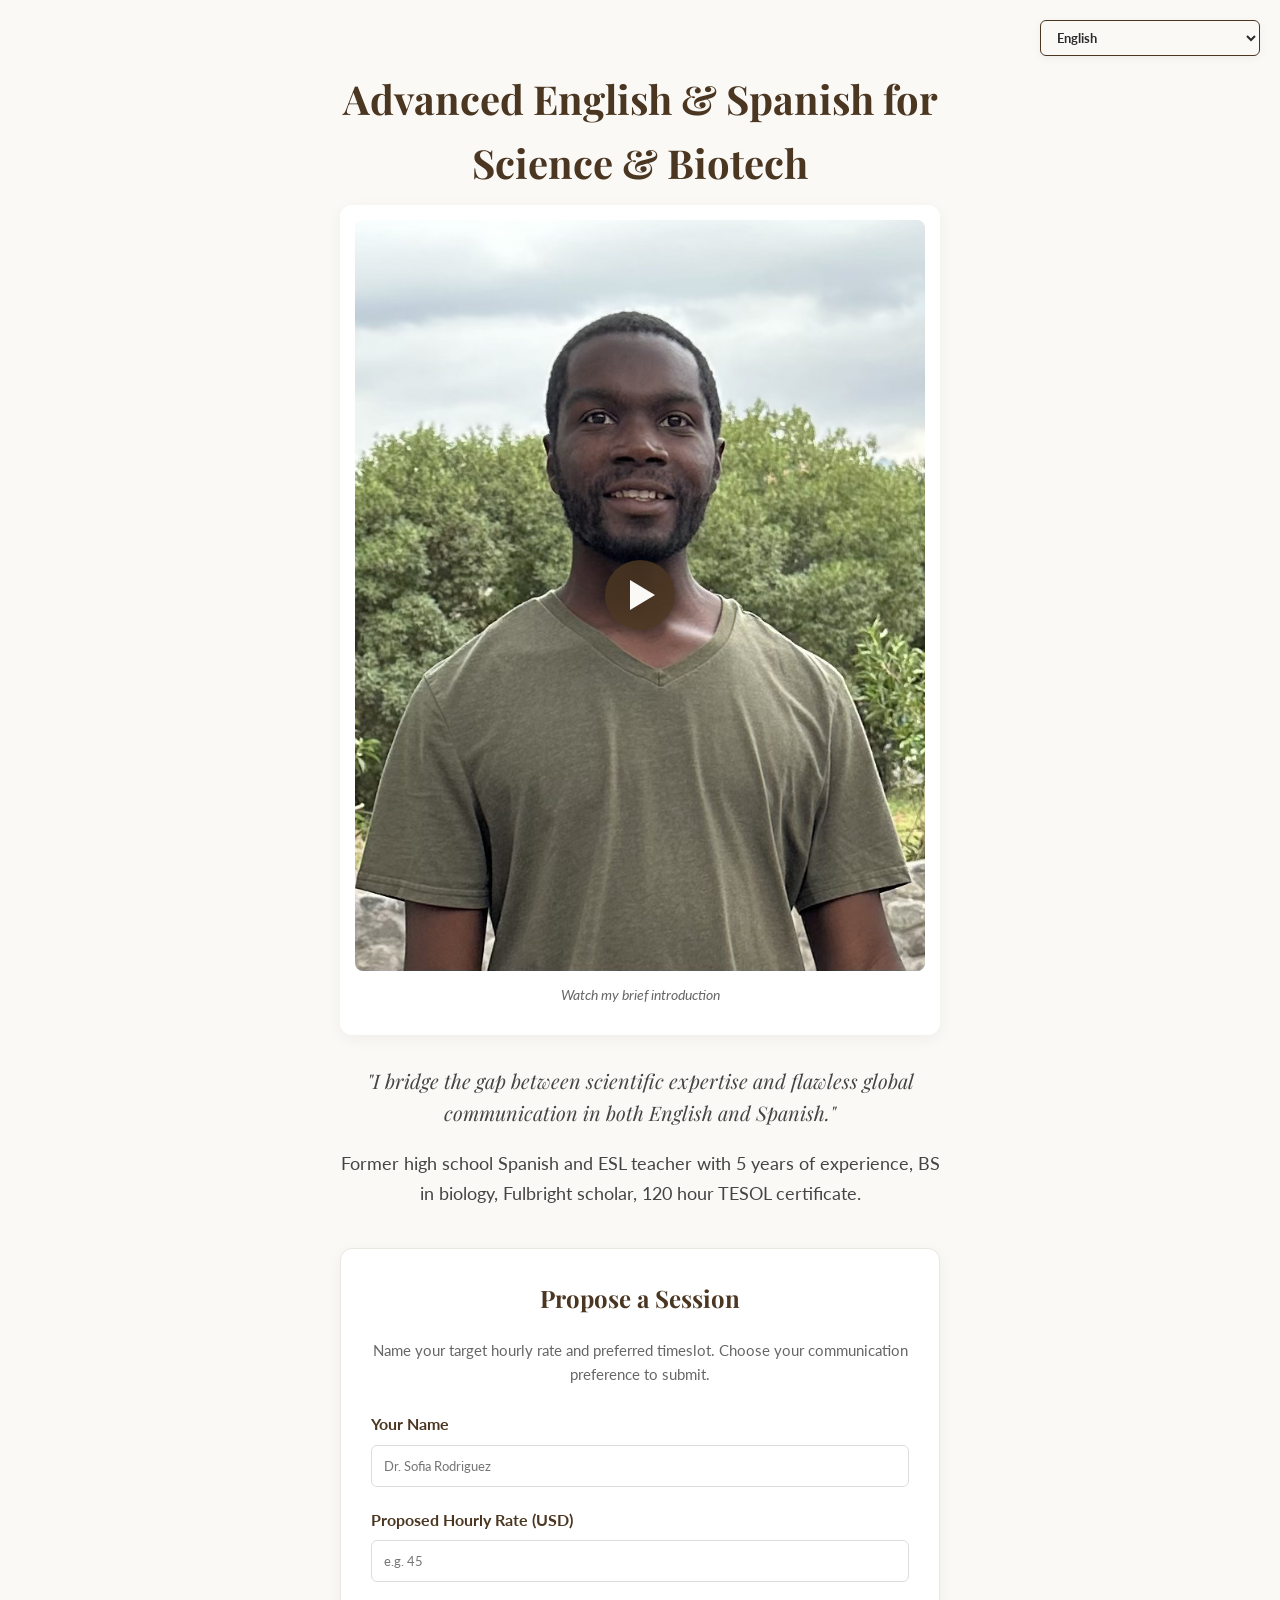
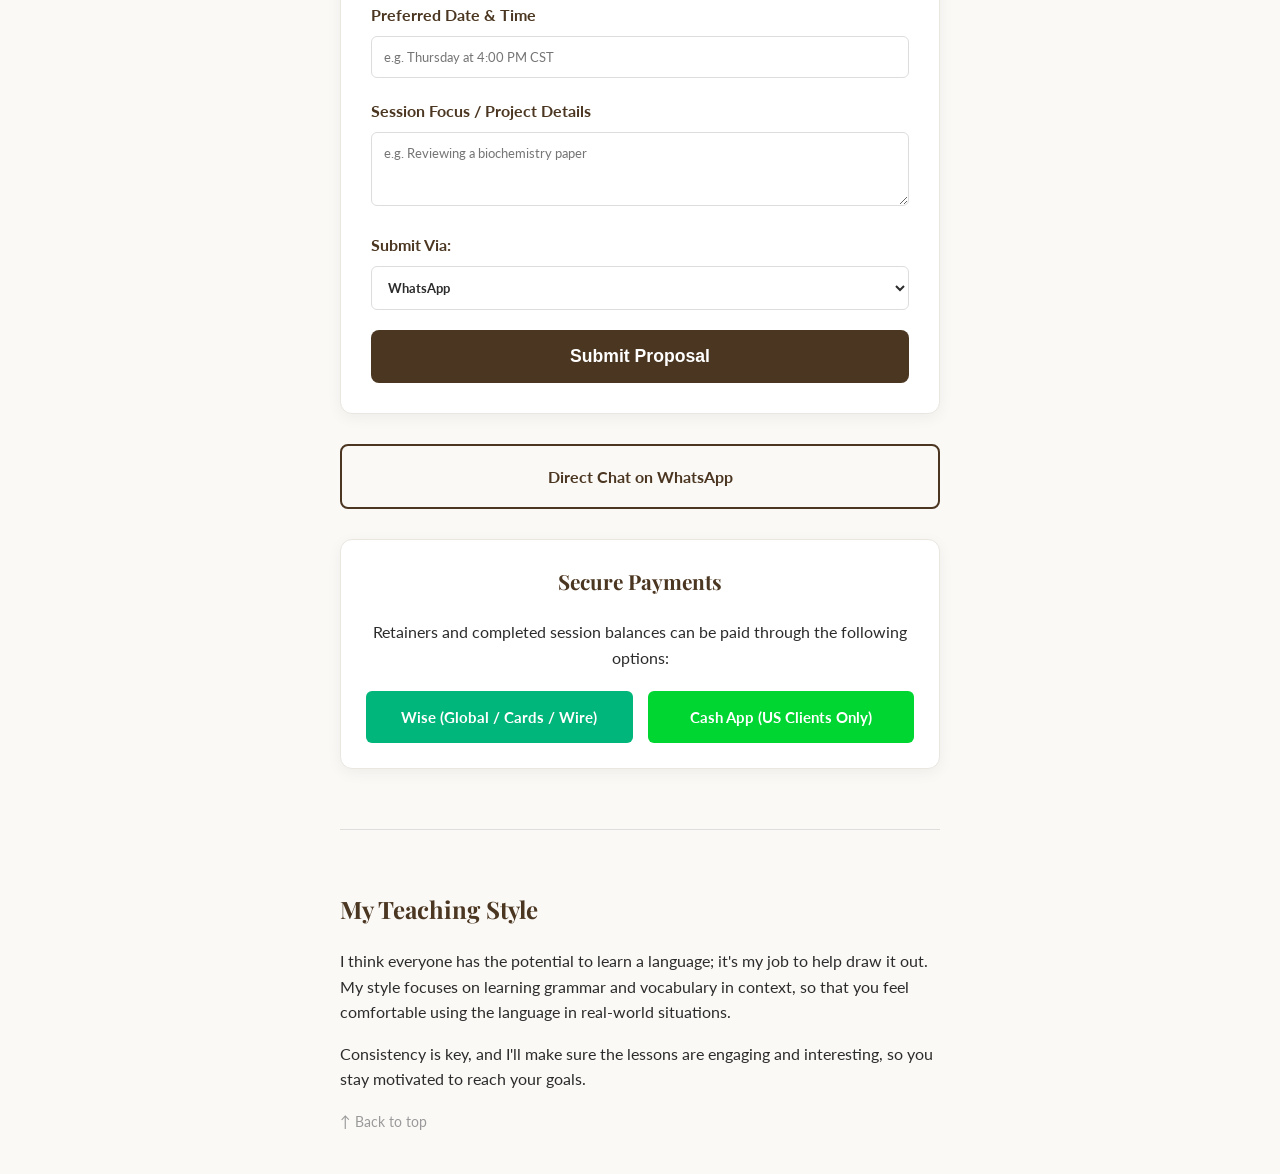
==== commit 2f672422: "Update index.html Updated paragraph translations so that it would show in every language" ====
--- a/index.html
+++ b/index.html
@@ -110,14 +110,49 @@
             </p>
         </section>
 
+        <!-- Dynamic Pitch Text Box (Fully Mapped for 19 Languages) -->
         <section class="pitch-container">
             <p class="pitch-lead">
                 <span data-i18n="en">"I bridge the gap between scientific expertise and flawless global communication in both English and Spanish."</span>
                 <span data-i18n="es">"Reduzco la brecha entre la experiencia científica y una comunicación global impecable tanto en inglés como en español."</span>
+                <span data-i18n="ko">"저는 영어와 스페인어 모두에서 과학적 전문성과 완벽한 글로벌 커뮤니케이션 사이의 가교 역할을 합니다."</span>
+                <span data-i18n="ja">「私は英語とスペイン語の両方で、科学的専門知識と完璧なグローバルコミュニケーションの架け橋となります」</span>
+                <span data-i18n="zh">“我架起了科学专业知识 spin 与流利全球沟通之间的桥梁，涵盖英语和西班牙语。”</span>
+                <span data-i18n="fr">"Je comble le fossé entre l'expertise scientifique et une communication mondiale impeccable, en anglais comme en espagnol."</span>
+                <span data-i18n="de">„Ich schließe die Lücke zwischen wissenschaftlicher Expertise und fehlerfreier globaler Kommunikation sowohl auf Englisch als auch auf Spanisch.“</span>
+                <span data-i18n="pt">"Eu faço a ponte entre a experiência científica e a comunicação global impecável, tanto em inglês quanto em espanhol."</span>
+                <span data-i18n="it">"Sposto il confine tra competenza scientifica e una comunicazione globale impeccabile sia in inglese che in spagnolo."</span>
+                <span data-i18n="ru">«Я устраняю разрыв между научным опытом и безупречным глобальным общением как на английском, так и на испанском языках».</span>
+                <span data-i18n="ar">"أنا أجمع بين الخبرة العلمية والتواصل العالمي الخالي من الأخطاء باللغتين الإنجليزية والإسبانية."</span>
+                <span data-i18n="hi">"मैं अंग्रेजी और स्पेनिश दोनों में वैज्ञानिक विशेषज्ञता और त्रुटिहीन वैश्विक संचार के बीच की दूरी को पाटता हूँ।"</span>
+                <span data-i18n="bn">"আমি ইংরেজি এবং স্প্যানিশ উভয় ভাষায় বৈজ্ঞানিক দক্ষতা এবং ত্রুটিহীন বৈশ্বিক যোগাযোগের মধ্যে সেতুবন্ধন তৈরি করি।"</span>
+                <span data-i18n="ur">"میں انگریزی اور ہسپانوی دونوں میں سائنسی مہارت اور بہترین عالمی مواصلات کے درمیان فرق کو ختم کرتا ہوں۔"</span>
+                <span data-i18n="tr">"Hem İngilizce hem de İspanyolca dillerinde bilimsel uzmanlık ile kusursuz küresel iletişim arasındaki köprüyü kuruyorum."</span>
+                <span data-i18n="vi">"Tôi kết nối chuyên môn khoa học với khả năng giao tiếp toàn cầu chuẩn xác bằng cả tiếng Anh và tiếng Tây Ban Nha."</span>
+                <span data-i18n="id">"Saya menjembatani kesenjangan antara keahlian ilmiah dan komunikasi global yang sempurna dalam bahasa Inggris dan Spanyol."</span>
+                <span data-i18n="fa">«من فاصله بین تخصص علمی و ارتباطات جهانی بی‌نقص را هم به زبان انگلیسی و هم به زبان اسپانیایی از بین می‌برم.»</span>
+                <span data-i18n="sw">"Ninaziba pengo kati ya ujuzi wa kisayansi na mawasiliano bora ya kimataifa katika Kiingereza na Kihispania."</span>
             </p>
             <p class="pitch-body">
                 <span data-i18n="en">Former high school Spanish and ESL teacher with 5 years of experience, BS in biology, Fulbright scholar, 120 hour TESOL certificate.</span>
                 <span data-i18n="es">Exprofesor de escuela secundaria (Español/ESL) con 5 años de experiencia, Licenciatura en Biología, Becario Fulbright y certificación TESOL de 120 horas.</span>
+                <span data-i18n="ko">5년 경력의 전직 고등학교 스페인어 및 ESL 교사, 생물학 학사, 풀브라이트 장학생, 120시간 TESOL 자격증 보유.</span>
+                <span data-i18n="ja">5年の経験を持つ元高校のスペイン語・ESL教師、生物学 학사（BS）、フルブライト学者、120時間TESOL修了。</span>
+                <span data-i18n="zh">前高中西班牙语及 ESL 教师，拥有 5 年教学经验，生物学学士，富布赖特学者，持有 120 小时 TESOL 证书。</span>
+                <span data-i18n="fr">Ancien enseignant de lycée (espagnol et ESL) avec 5 ans d'expérience, diplômé d'un BS en biologie, boursier Fulbright, certifié TESOL 120 heures.</span>
+                <span data-i18n="de">Ehemaliger Spanisch- und ESL-Lehrer an einer Highschool mit 5 Jahren Erfahrung, Bachelor in Biologie, Fulbright-Stipendiat, 120-Stunden-TESOL-Zertifikat.</span>
+                <span data-i18n="pt">Ex-professor de espanhol e ESL de ensino médio com 5 anos de experiência, bacharel em biologia, bolsista Fulbright, certificado TESOL de 120 horas.</span>
+                <span data-i18n="it">Ex insegnante di scuola superiore (spagnolo/ESL) con 5 anni di esperienza, laurea in biologia, borsista Fulbright, certificato TESOL 120 ore.</span>
+                <span data-i18n="ru">Бывший преподаватель испанского языка и ESL в средней школе с 5-летним опытом, бакалавр биологии, стипендиат Фулбрайта, сертификат TESOL (120 часов).</span>
+                <span data-i18n="ar">مدرس سابق للغة الإسبانية واللغة الإنجليزية كلغة ثانية (ESL) في المدرسة الثانوية خبرة 5 سنوات، بكالوريوس في علم الأحياء، باحث فولبرايت، شهادة TESOL لمدة 120 ساعة.</span>
+                <span data-i18n="hi">हाई स्कूल के पूर्व स्पेनिश और ईएसएल शिक्षक, 5 वर्षों का अनुभव, जीव विज्ञान में बी.एस., फुलब्राइट स्कॉलर, 120 घंटे का टेसोल (TESOL) प्रमाणपत्र।</span>
+                <span data-i18n="bn">৫ বছরের অভিজ্ঞতাসম্পন্ন প্রাক্তন হাই স্কুল স্প্যানিশ এবং ESL শিক্ষক, জীববিজ্ঞানে বিএস, ফুলব্রাইট স্কলার, ১২০ ঘণ্টার TESOL সার্টিফিকেটধারী।</span>
+                <span data-i18n="ur">ہائی اسکول کے سابق ہسپانوی اور ESL ٹیچر، 5 سالہ تجربہ، بائیولوجی میں بی ایس، فلبرائٹ اسکالر، 120 گھنٹے کا TESOL سرٹیفکیٹ۔</span>
+                <span data-i18n="tr">5 yıllık deneyime sahip eski lise İspanyolca ve ESL öğretmeni, biyoloji lisans mezunu, Fulbright bursiyeri, 120 saatlik TESOL sertifikası sahibi.</span>
+                <span data-i18n="vi">Cựu giáo viên tiếng Tây Ban Nha và ESL cấp trung học phổ thông với 5 năm kinh nghiệm, Cử nhân Sinh học, học giả Fulbright, chứng chỉ TESOL 120 giờ.</span>
+                <span data-i18n="id">Mantan guru bahasa Spanyol dan ESL sekolah menengah dengan 5 tahun pengalaman, Sarjana Biologi, penerima beasiswa Fulbright, sertifikat TESOL 120 jam.</span>
+                <span data-i18n="fa">دبیر سابق اسپانیایی و ESL دبیرستان با ۵ سال سابقه کار، کارشناسی زیست‌شناسی، پژوهشگر فولبرایت، دارای مدرک ۱۲۰ ساعته TESOL.</span>
+                <span data-i18n="sw">Aliyekuwa mwalimu wa Kihispania na ESL katika shule ya upili mwenye uzoefu wa miaka 5, Shahada ya Biolojia, msomi wa Fulbright, cheti cha TESOL cha saa 120.</span>
             </p>
         </section>
 
--- a/styles.css
+++ b/styles.css
@@ -285,3 +285,76 @@
     direction: rtl;
     text-align: right;
 }
+/* ==========================================================================
+   8. CHANNEL SELECTORS & DYNAMIC ROUTING COMPONENT
+   ========================================================================== */
+.channel-select {
+    width: 100%;
+    padding: 12px;
+    border: 1px solid #ddd;
+    border-radius: 6px;
+    background-color: #fff;
+    font-family: inherit;
+    font-weight: bold;
+    color: var(--text);
+    cursor: pointer;
+    box-sizing: border-box;
+}
+.channel-select:focus {
+    outline: none;
+    border-color: var(--accent);
+}
+
+/* ==========================================================================
+   9. PAYMENT DEPLOYMENT INFRASTRUCTURE
+   ========================================================================== */
+.payment-card {
+    background: #fff;
+    padding: 25px;
+    border-radius: 12px;
+    box-shadow: 0 4px 15px rgba(0,0,0,0.05);
+    margin: 30px 0;
+    border: 1px solid #eae7e1;
+    text-align: center;
+}
+.payment-card h3 {
+    margin-top: 0;
+    font-size: 1.3rem;
+}
+.payment-grid {
+    display: flex;
+    gap: 15px;
+    margin-top: 20px;
+}
+.pay-btn {
+    flex: 1;
+    padding: 14px;
+    border-radius: 6px;
+    font-weight: bold;
+    text-decoration: none;
+    transition: 0.2s;
+    font-size: 0.95rem;
+    box-sizing: border-box;
+    display: inline-block;
+}
+.wise-btn {
+    background-color: #00b67a; /* Official Wise Branding Hex */
+    color: #fff;
+}
+.wise-btn:hover {
+    background-color: #009e6a;
+}
+.cash-btn {
+    background-color: #00D632; /* Official CashApp Branding Hex */
+    color: #fff;
+}
+.cash-btn:hover {
+    background-color: #00b82b;
+}
+
+/* Responsive handling for small screens / mobile breakpoints */
+@media (max-width: 480px) {
+    .payment-grid {
+        flex-direction: column;
+    }
+}
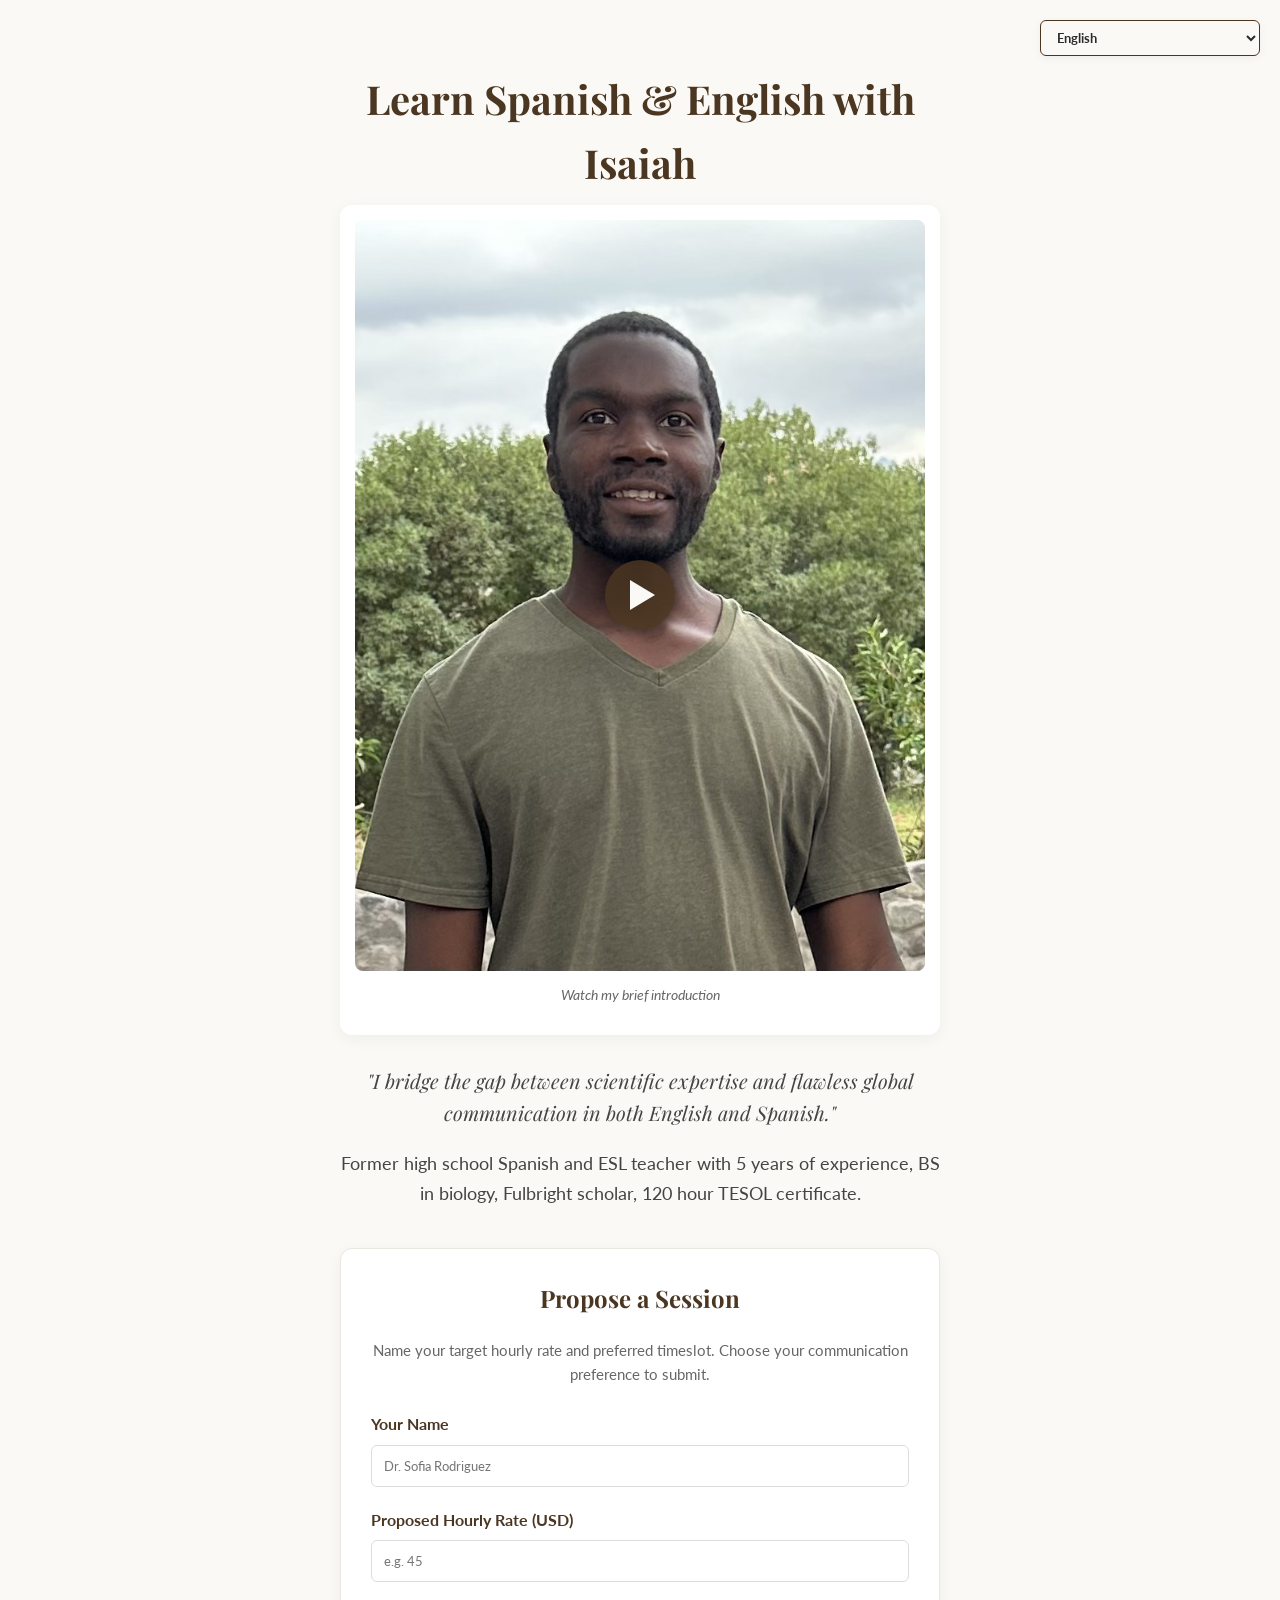
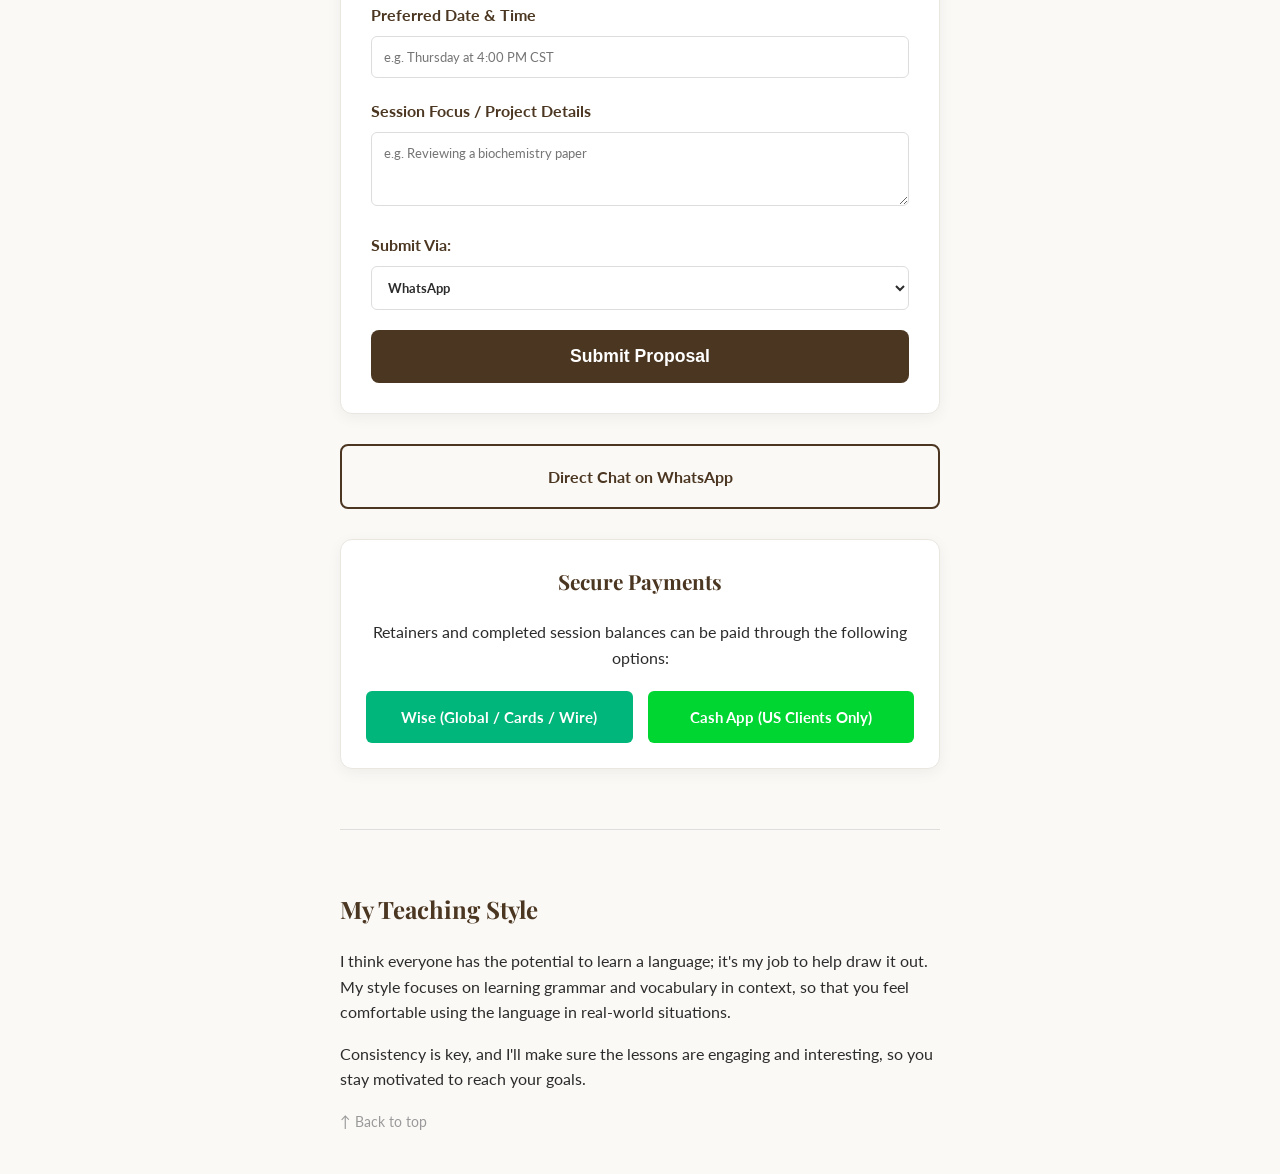
==== commit e03202fd: "Update index.html Fixed it so about paragraph appears in all translations, removed biotech pitch ang" ====
--- a/index.html
+++ b/index.html
@@ -3,10 +3,11 @@
 <head>
     <meta charset="UTF-8">
     <meta name="viewport" content="width=device-width, initial-scale=1.0">
-    <title>Advanced English & Spanish for Science & Biotech | Coach Isaiah</title>
+    <title>Learn Spanish & English with Isaiah | Language Coaching</title>
     
-    <meta name="description" content="Advanced English & Spanish coaching for STEM, biotech, and medical researchers. / Clases de inglés y español avanzado para profesionales, científicos y preparación de publicaciones académicas. Propose your own rate.">
-    <meta name="keywords" content="English for science, inglés para científicos, Spanish for professionals, Fulbright coaching, academic English editor, Clases de inglés CDMX, technical interview preparation">
+    <meta name="description" content="Learn Spanish with Isaiah or master English for professional and personal growth. Tailored, context-based coaching with a former high school teacher and Fulbright Scholar. Propose your own rate.">
+    
+    <meta name="keywords" content="learn spanish with isaiah, learn english with isaiah, learn spanish, learn english, online spanish tutor, private english coach">
     <meta name="robots" content="index, follow">
     
     <meta property="og:type" content="website">
@@ -16,10 +17,12 @@
     <meta property="og:image" content="https://sysimus.github.io/tutoring/tutoring.jpg">
     
     <meta name="google-site-verification" content="IlOniI3Fu_0lPMcrtXaoLbM2BrjbzEJxlXLzvj_Lx5U" />
+
+    <link rel="preconnect" href="https://fonts.googleapis.com">
+    <link rel="preconnect" href="https://fonts.gstatic.com" crossorigin>
+    <link href="https://fonts.googleapis.com/css2?family=Playfair+Display:wght=700&amp;family=Lato:wght=400;700&amp;display=swap" rel="stylesheet">
+    <link rel="stylesheet" href="styles.css">
     
-    <link href="https://fonts.googleapis.com/css2?family=Playfair+Display:wght=700&family=Lato:wght=400;700&display=swap" rel="stylesheet">
-    <link rel="stylesheet" href="styles.css">
-
     <script type="application/ld+json">
     {
       "@context": "https://schema.org",
@@ -58,28 +61,27 @@
     <div class="container">
         <header>
             <h1 class="main-title">
-                <span data-i18n="en">Advanced English & Spanish for Science & Biotech</span>
-                <span data-i18n="es">Inglés y Español Avanzado para Ciencia y Biotecnología</span>
-                <span data-i18n="ko">과학 및 바이오테크 고급 영어 및 스페인어</span>
-                <span data-i18n="ja">科学・バイオテクノロジー向け上級英語・スペイン어</span>
-                <span data-i18n="zh">科学与生物技术高级英语与西班牙语</span>
-                <span data-i18n="fr">Anglais & Espagnol Avancé pour la Science et la Biotech</span>
-                <span data-i18n="de">Fortgeschrittenes Englisch & Spanisch für Wissenschaft & Biotech</span>
-                <span data-i18n="pt">Inglês e Espanhol Avançado para Ciência e Biotecnologia</span>
-                <span data-i18n="it">Inglese e Spagnolo Avanzato per Scienza e Biotecnologie</span>
-                <span data-i18n="ru">Продвинутый английский и испанский для науки и биотехнологий</span>
-                <span data-i18n="ar">اللغة الإنجليزية والإسبانية المتقدمة للعلوم والتكنولوجيا الحيوية</span>
-                <span data-i18n="hi">विज्ञान और बायोटेक के लिए उन्नत अंग्रेजी और स्पेनिश</span>
-                <span data-i18n="bn">বিজ্ঞান ও বায়োটেকের জন্য উন্নত ইংরেজি ও স্প্যানিশ</span>
-                <span data-i18n="ur">سائنس اور بائیوٹیک کے لیے جدید انگریزی اور ہسپانوی</span>
-                <span data-i18n="tr">Bilim ve Biyoteknoloji İçin İleri Düzey İngilizce ve İspanyolca</span>
-                <span data-i18n="vi">Tiếng Anh & Tiếng Tây Ban Nha Nâng Cao cho Khoa Học & Sinh Học</span>
-                <span data-i18n="id">Bahasa Inggris & Spanyol Tingkat Lanjut untuk Sains & Bioteknologi</span>
-                <span data-i18n="fa">زبان انگلیسی و اسپانیایی پیشرفته برای علوم و بیوتکنولوژی</span>
-                <span data-i18n="sw">Kiingereza na Kihispania cha Juu kwa Sayansi na Bioteknolojia</span>
+                <span data-i18n="en">Learn Spanish & English with Isaiah</span>
+                <span data-i18n="es">Aprende Español e Inglés con Isaiah</span>
+                <span data-i18n="ko">이사야와 함께 스페인어 및 영어 배우기</span>
+                <span data-i18n="ja">イザヤと一緒にスペイン語と英語を学ぶ</span>
+                <span data-i18n="zh">与 Isaiah 一起 com 学习西班牙语和英语</span>
+                <span data-i18n="fr">Apprendre l'Espagnol & L'Anglais avec Isaiah</span>
+                <span data-i18n="de">Spanisch & Englisch lernen mit Isaiah</span>
+                <span data-i18n="pt">Aprenda Espanhol e Inglês com Isaiah</span>
+                <span data-i18n="it">Impara lo Spagnolo e l'Inglese con Isaiah</span>
+                <span data-i18n="ru">Изучайте испанский и английский с Исайей</span>
+                <span data-i18n="ar">تعلم الإسبانية والإنجليزية مع آيزايا</span>
+                <span data-i18n="hi">इसाया के साथ स्पेनिश और अंग्रेजी सीखें</span>
+                <span data-i18n="bn">Isaiah-এর সাথে স্প্যানিশ এবং ইংরেজি শিখুন</span>
+                <span data-i18n="ur">آیزایا کے ساتھ ہسپانوی اور انگریزی سیکھیں</span>
+                <span data-i18n="tr">Isaiah ile İspanyolca ve İngilizce Öğrenin</span>
+                <span data-i18n="vi">Học Tiếng Tây Ban Nha & Tiếng Anh Cùng Isaiah</span>
+                <span data-i18n="id">Belajar Bahasa Spanyol & Inggris bersama Isaiah</span>
+                <span data-i18n="fa">یادگیری اسپانیایی و انگلیسی با آیزایا</span>
+                <span data-i18n="sw">Jifunze Kihispania na Kiingereza ukiwa na Isaiah</span>
             </h1>
         </header>
-
         <section class="video-card">
             <a href="https://youtu.be/uYRqxMHSPPA" target="_blank" class="video-link">
                 <img src="tutoring.jpg" alt="Introduction Video" class="video-thumbnail">
@@ -292,15 +294,68 @@
             <h2>
                 <span data-i18n="en">My Teaching Style</span>
                 <span data-i18n="es">Mi Estilo de Enseñanza</span>
+                <span data-i18n="ko">나의 교수 스타일</span>
+                <span data-i18n="ja">私の指導スタイル</span>
+                <span data-i18n="zh">我的教学风格</span>
+                <span data-i18n="fr">Mon Style d'Enseignement</span>
+                <span data-i18n="de">Mein Unterrichtsstil</span>
+                <span data-i18n="pt">Meu Estilo de Ensino</span>
+                <span data-i18n="it">Il Mio Stile di Insegnamento</span>
+                <span data-i18n="ru">Мой стиль преподавания</span>
+                <span data-i18n="ar">أسلوبي في التدريس</span>
+                <span data-i18n="hi">मेरी शिक्षण शैली</span>
+                <span data-i18n="bn">আমার শিক্ষকতা শৈলী</span>
+                <span data-i18n="ur">میرا پڑھانے کا انداز</span>
+                <span data-i18n="tr">Öğretim Tarzım</span>
+                <span data-i18n="vi">Phong Cách Giảng Dạy Của Tôi</span>
+                <span data-i18n="id">Gaya Mengajar Saya</span>
+                <span data-i18n="fa">سبک تدریس من</span>
+                <span data-i18n="sw">Mtindo Wangu wa Kufundisha</span>
             </h2>
             <p>
                 <span data-i18n="en">I think everyone has the potential to learn a language; it's my job to help draw it out. My style focuses on learning grammar and vocabulary in context, so that you feel comfortable using the language in real-world situations.</span>
                 <span data-i18n="es">Creo que todos tienen el potencial de dominar un idioma; mi trabajo es ayudar a desarrollarlo. Mi estilo se centra en el aprendizaje de la gramática y el vocabulario en contexto, para que se sienta cómodo usando el idioma en situaciones del mundo real.</span>
+                <span data-i18n="ko">모든 사람은 언어를 배울 수 있는 잠재력이 있다고 생각하며, 그것을 이끌어내는 것이 저의 임무입니다. 제 스타일은 문법과 어휘를 문맥 속에서 학습하여 실제 상황에서 언어를 편안하게 사용할 수 있도록 하는 데 중점을 둡니다.</span>
+                <span data-i18n="ja">誰もが言語を学ぶ潜在能力を持っていると考えており、それを引き出すのが私の仕事です。私のスタイルは、文脈の中で文法や語彙を学ぶことに焦点を当てており、現実の状況で快適に言語を使用できるようにします。</span>
+                <span data-i18n="zh">我认为每个人都有学习语言 my 潜能；我的职责就是帮助你发掘它。我的教学风格侧重于在语境中学习语法和词汇，让你在现实场景中能够自如地运用语言。</span>
+                <span data-i18n="fr">Je pense que tout le monde a le potentiel d'apprendre une langue ; c'est mon travail de vous aider à le révéler. Mon style se concentre sur l'apprentissage de la grammaire et du vocabulaire en contexte, afin que vous vous sentiez à l'aise pour utiliser la langue dans des situations réelles.</span>
+                <span data-i18n="de">Ich glaube, dass jeder das Potenzial hat, eine Sprache zu lernen; es ist meine Aufgabe, dieses Potenzial zu entfalten. Mein Stil konzentriert sich auf das Lernen von Grammatik und Wortschatz im Kontext, damit Sie sich bei der Verwendung der Sprache in realen Situationen wohlfühlen.</span>
+                <span data-i18n="pt">Acho que todos têm potencial para aprender um idioma; meu trabalho é ajudar a despertá-lo. Meu estilo se concentra no aprendizado de gramática e vocabulário no contexto, para que você se sinta confortável usando o idioma en situações do mundo real.</span>
+                <span data-i18n="it">Penso che ognuno abbia il potenziale per imparare una lingua; il mio compito è aiutare a tirarlo fuori. Il mio stile si concentra sull'apprendimento della grammatica e del vocabolario nel contesto, in modo che tu ti senta a tuo agio nell'usare la lingua in situazioni reali.</span>
+                <span data-i18n="ru">Я считаю, что у каждого есть потенциал к изучению языка, и моя задача — помочь его раскрыть. Мой метод основан на изучении грамматики и лексики в контексте, чтобы вы чувствовали себя уверенно, используя язык в реальных жизненных ситуациях.</span>
+                <span data-i18n="ar">أعتقد أن كل شخص لديه القدرة على تعلم لغة ما؛ وظيفتي هي المساعدة في إخراج هذه القدرة. يركز أسلوبي على تعلم القواعد والمفردات في السياق، حتى تشعر بالراحة في استخدام اللغة في مواقف الحياة الواقعية.</span>
+                <span data-i18n="hi">मेरा मानना ​​है कि हर किसी में भाषा सीखने की क्षमता होती है; इसे बाहर लाने में मदद करना मेरा काम है। मेरी शैली संदर्भ में व्याकरण और शब्दावली सीखने पर केंद्रित है, ताकि आप वास्तविक दुनिया की स्थितियों में भाषा का उपयोग करने में सहज महसूस करें।</span>
+                <span data-i18n="bn">আমি মনে করি প্রত্যেকেরই একটি ভাষা শেখার সম্ভাবনা রয়েছে; এটি প্রকাশ করতে সহায়তা করা আমার কাজ। আমার শৈলীটি প্রসঙ্গে ব্যাকরণ এবং শব্দভাণ্ডার শেখার উপর দৃষ্টি নিবদ্ধ করে, যাতে আপনি বাস্তব-বিশ্বের পরিস্থিতিতে ভাষাটি ব্যবহার করতে স্বাচ্ছন্দ্য বোধ করেন।</span>
+                <span data-i18n="ur">میرا ماننا ہے کہ ہر شخص میں زبان سیکھنے کی صلاحیت ہوتی ہے؛ اسے سامنے لانے میں مدد کرنا میرا کام ہے۔ میرا انداز سیاق و سباق میں گرامر اور الفاظ سیکھنے پر مرکوز ہے، تاکہ آپ حقیقی دنیا کے حالات میں زبان استعمال کرنے میں آسانی محسوس کریں۔</span>
+                <span data-i18n="tr">Herkesin bir dil öğrenme potansiyeli olduğuna inanıyorum; benim işim bu potansiyeli açığa çıkarmanıza yardımcı olmak. Tarzım, dil bilgisini ve kelimeleri bağlam içinde öğrenmeye odaklanır, böylece dili gerçek dünya durumlarında rahatça kullanabilirsiniz.</span>
+                <span data-i18n="vi">Tôi nghĩ ai cũng có tiềm năng học một ngôn ngữ; nhiệm vụ của tôi là giúp bạn khơi dậy tiềm năng đó. Phong cách của tôi tập trung vào việc học ngữ pháp và từ vựng trong ngữ cảnh, để bạn cảm thấy thoải mái khi sử dụng ngôn ngữ trong các tình huống thực tế.</span>
+                <span data-i18n="id">Saya pikir setiap orang memiliki potensi untuk belajar bahasa; tugas saya adalah membantu mengembangkannya. Gaya saya berfokus pada pembelajaran tata bahasa dan kosakata dalam konteks, sehingga Anda merasa nyaman menggunakan bahasa tersebut dalam situasi dunia nyata.</span>
+                <span data-i18n="fa">من فکر می‌کنم همه پتانسیل یادگیری یک زبان را دارند؛ وظیفه من این است که به شکوفایی آن کمک کنم. سبک من بر یادگیری گرامر و واژگان در متن تمرکز دارد تا شما در استفاده از زبان در موقعیت‌های واقعی احساس راحتی کنید.</span>
+                <span data-i18n="sw">Nadhani kila mtu ana uwezo wa kujifunza lugha; ni kazi yangu kusaidia kuukuza. Mtindo wangu unalenga kujifunza sarufi na msamiati katika muktadha, ili ujisikie vizuri kutumia lugha katika hali halisi ya maisha.</span>
             </p>
             <p>
                 <span data-i18n="en">Consistency is key, and I'll make sure the lessons are engaging and interesting, so you stay motivated to reach your goals.</span>
                 <span data-i18n="es">La consistencia es clave, y me aseguraré de que las lecciones sean interesantes y dinámicas para mantener la motivación hacia sus objetivos.</span>
-            </p>
+                <span data-i18n="ko">꾸준함이 핵심입니다. 목표를 달성할 때까지 동기부여를 유지할 수 있도록 흥미롭고 몰입도 높은 수업을 보장합니다.</span>
+                <span data-i18n="ja">継続は力なりです。目標達成に向けてモチベーションを維持できるよう, 魅力的で興味深いレッスンを提供します。</span>
+                <span data-i18n="zh">坚持是成功的关键。我会确保每节课都生动有趣，让你始终保持追求目标的动力。</span>
+                <span data-i18n="fr">La régularité est la clé, et je veillerai à ce que les leçons soient captivantes et intéressantes, afin que vous restiez motivé pour atteindre vos objectifs.</span>
+                <span data-i18n="de">Beständigkeit ist der Schlüssel, und ich werde dafür sorgen, dass der Unterricht spannend und interessant ist, damit Sie motiviert bleiben, Ihre Ziele zu erreichen.</span>
+                <span data-i18n="pt">A consistência é fundamental, e garantirei que as aulas sejam envolventes e interessantes para que você se mantenha motivado a atingir seus objetivos.</span>
+                <span data-i18n="it">La costanza è fondamentale e mi assicurerò che le lezioni siano stimolanti e interessanti, in modo da mantenere alta la motivazione per raggiungere i tuoi obiettivi.</span>
+                <span data-i18n="ru">Регулярность — залог успеха. Я сделаю все, чтобы уроки были увлекательными и интересными, помогая вам сохранять мотивацию для достижения целей.</span>
+                <span data-i18n="ar">الاستمرارية هي المفتاح، وسأحرص على أن تكون الدروس ممتعة ومثيرة للاهتمام، حتى تظل متحفزًا لتحقيق أهدافك.</span>
+                <span data-i18n="hi">निरंतरता ही कुंजी है, और मैं यह सुनिश्चित करूँगा कि पाठ आकर्षक और दिलचस्प हों, ताकि आप अपने लक्ष्यों को प्राप्त करने के लिए प्रेरित रहें।</span>
+                <span data-i18n="bn">ধারাবাহিকতা হল মূল চাবিকাঠি, এবং আমি নিশ্চিত করব যে পাঠগুলি আকর্ষক এবং আকর্ষণীয় হয়, যাতে আপনি আপনার লক্ষ্যে পৌঁছানোর জন্য অনুপ্রাণিত থাকেন।</span>
+                <span data-i18n="ur">مستقلی مزاجی ہی اصل کامیابی ہے، اور میں اس بات کو یقینی بناؤں گا کہ اسباق دلچسپ اور پرکشش ہوں، تاکہ آپ اپنے مقاصد حاصل کرنے کے لیے متحرک رہیں۔</span>
+                <span data-i18n="tr">İstikrar anahtardır; hedeflerinize ulaşmanız için motivasyonunuzu yüksek tutacak, ilgi çekici ve sürükleyici dersler sunacağımdan emin olabilirsiniz.</span>
+                <span data-i18n="vi">Kiên trì là chìa khóa của thành công, và tôi sẽ đảm bảo các buổi học luôn lôi cuốn và thú vị để bạn giữ vững động lực đạt được mục tiêu của mình.</span>
+                <span data-i18n="id">Konsistensi adalah kunci, dan saya akan memastikan pelajaran menarik dan menyenangkan, sehingga Anda tetap termotivasi untuk mencapai tujuan Anda.</span>
+                <span data-i18n="fa">پشتکار کلید موفقیت است و من مطمئن خواهم شد که کلاس‌ها جذاب و جالب باشند تا شما برای رسیدن به اهداف خود باانگیزه بمانید.</span>
+                <span data-i18n="sw">Msimamo ndio msingi, na nitahakikisha masomo yanavutia na kufurahisha, ili uendelee kuwa na motisha ya kufikia malengo yako.</span>
+            </p>
+            
+            <!-- Back-to-Top Matrix -->
             <a href="#" class="back-to-top">
                 <span data-i18n="en">↑ Back to top</span>
                 <span data-i18n="es">↑ Volver arriba</span>
@@ -323,8 +378,6 @@
                 <span data-i18n="sw">↑ Rudi juu</span>
             </a>
         </div>
-    </div>
-
     <script>
     const placeholders = {
         en: { name: "Dr. Sofia Rodriguez", time: "e.g. Thursday at 4:00 PM CST", focus: "e.g. Reviewing a biochemistry paper" },
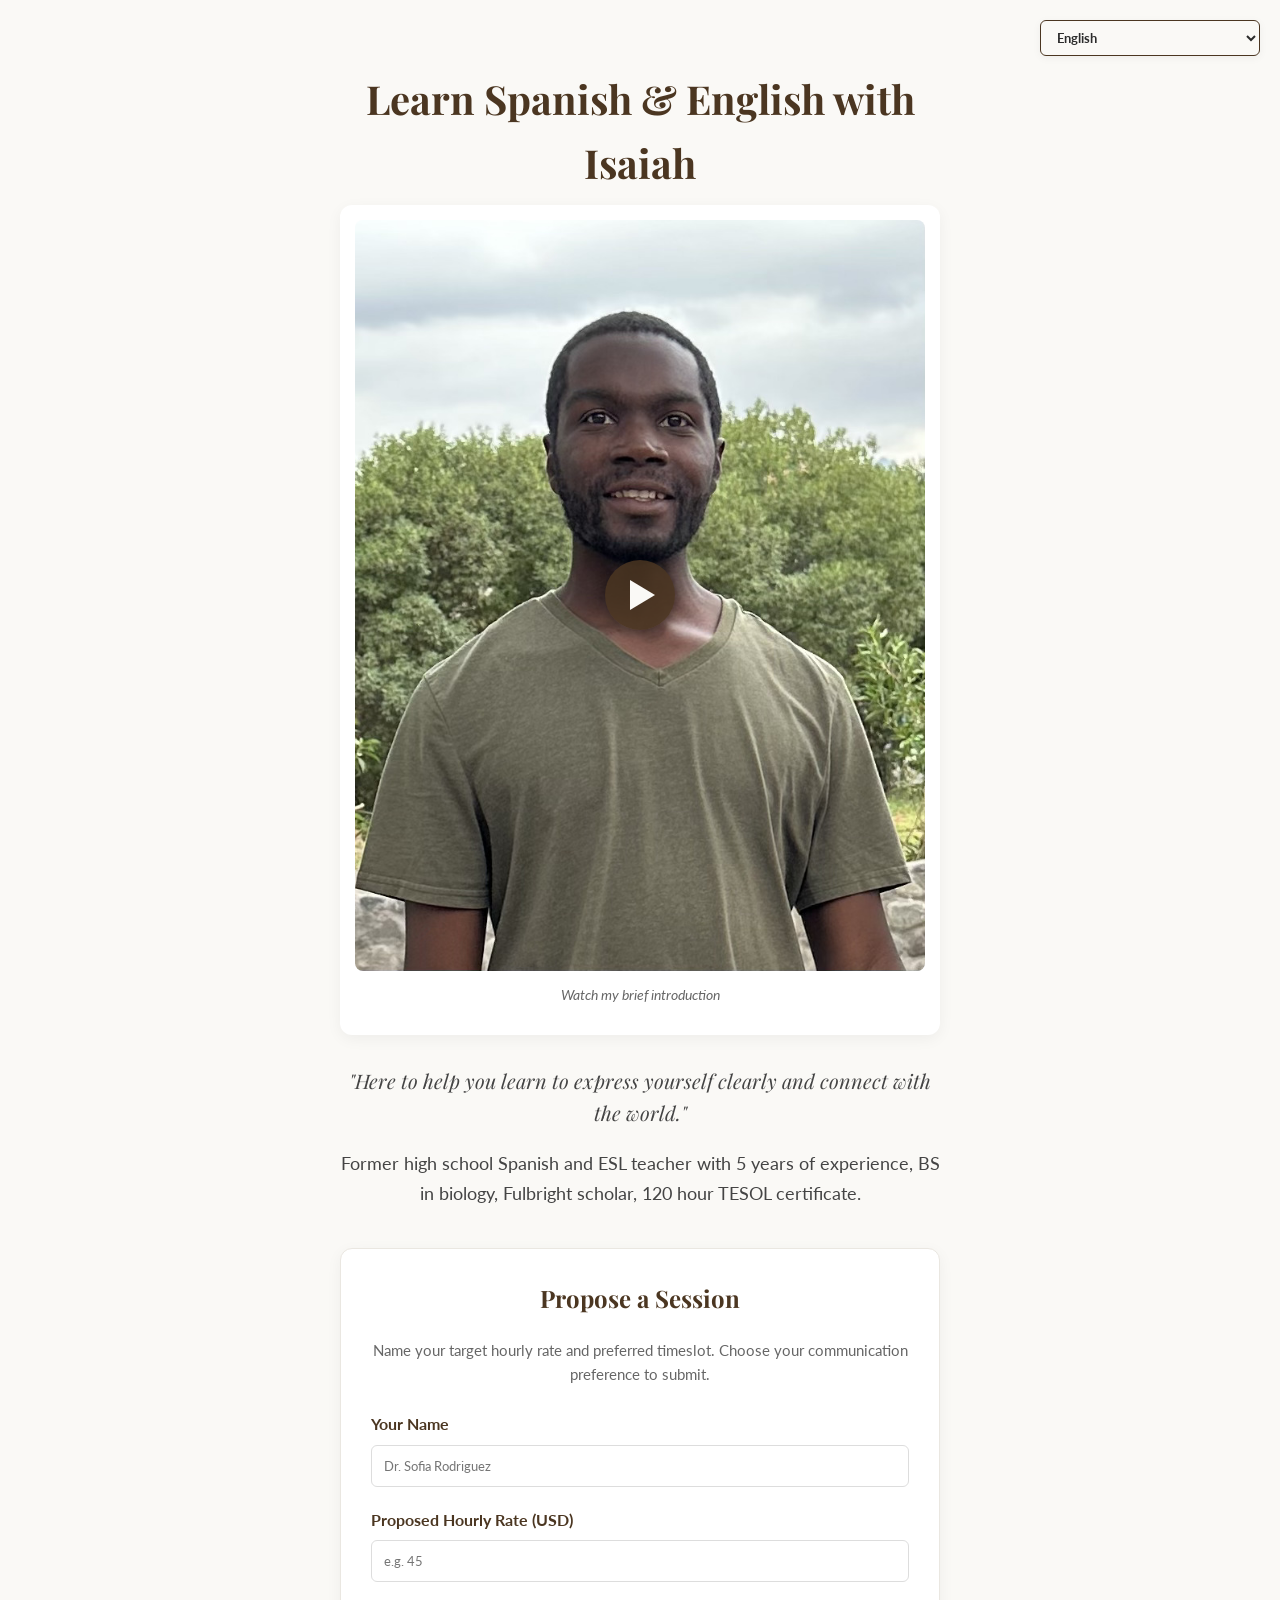
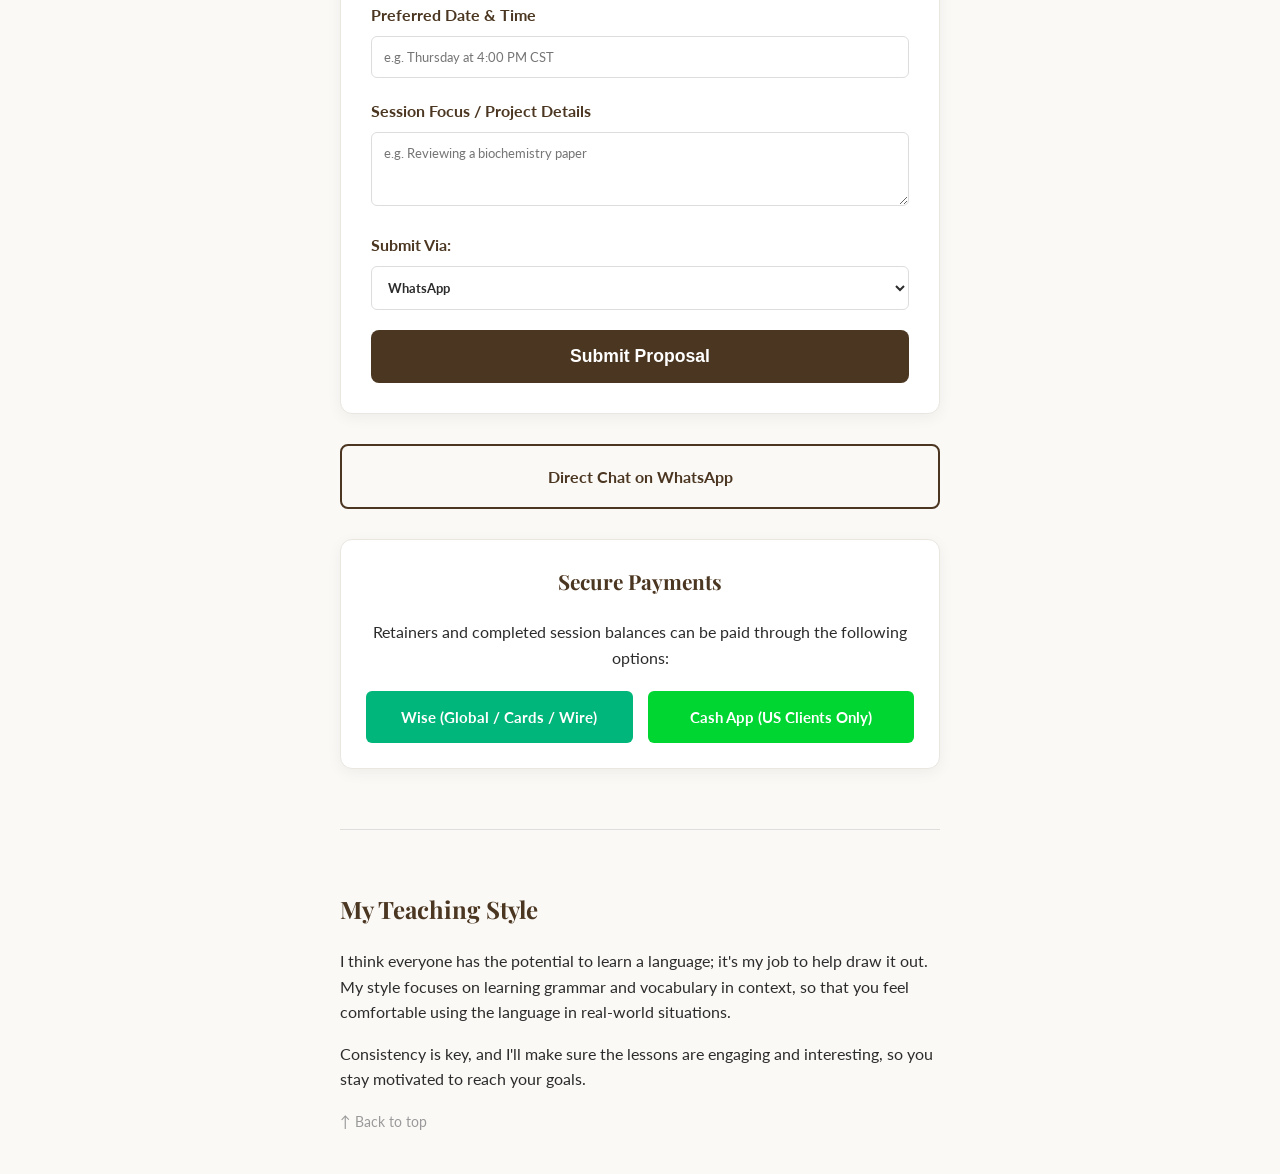
==== commit e03b451c: "Update index.html Changed blurb under photo to be a bit simpler and catchier" ====
--- a/index.html
+++ b/index.html
@@ -12,12 +12,13 @@
     
     <meta property="og:type" content="website">
     <meta property="og:url" content="https://sysimus.github.io/tutoring/">
-    <meta property="og:title" content="Advanced English & Spanish for Science & Biotech">
-    <meta property="og:description" content="Advanced coaching with a Fulbright Scholar & Biologist. Name your own rate.">
+    <meta property="og:title" content="Learn Spanish & English with Isaiah | Language Coaching">
+    <meta property="og:description" content="Learn Spanish or master English for personal and professional growth. Fulbright Scholar and former high school teacher. Propose your own rate.">
     <meta property="og:image" content="https://sysimus.github.io/tutoring/tutoring.jpg">
     
     <meta name="google-site-verification" content="IlOniI3Fu_0lPMcrtXaoLbM2BrjbzEJxlXLzvj_Lx5U" />
 
+    <link rel="icon" type="image/svg+xml" href="data:image/svg+xml,%3Csvg xmlns='http://www.w3.org/2000/svg' viewBox='0 0 24 24' fill='%234B3621'%3E%3Cpath d='M21 4H3c-1.1 0-2 .9-2 2v13c0 1.1.9 2 2 2h18c1.1 0 2-.9 2-2V6c0-1.1-.9-2-2-2zM3 19V6h8v13H3zm18 0h-8V6h8v13zm-7-9.5h6V11h-6zm0 2.5h6v1.5h-6zm0 2.5h6V16h-6z'/%3E%3C/svg%3E">
     <link rel="preconnect" href="https://fonts.googleapis.com">
     <link rel="preconnect" href="https://fonts.gstatic.com" crossorigin>
     <link href="https://fonts.googleapis.com/css2?family=Playfair+Display:wght=700&amp;family=Lato:wght=400;700&amp;display=swap" rel="stylesheet">
@@ -65,7 +66,7 @@
                 <span data-i18n="es">Aprende Español e Inglés con Isaiah</span>
                 <span data-i18n="ko">이사야와 함께 스페인어 및 영어 배우기</span>
                 <span data-i18n="ja">イザヤと一緒にスペイン語と英語を学ぶ</span>
-                <span data-i18n="zh">与 Isaiah 一起 com 学习西班牙语和英语</span>
+                <span data-i18n="zh">与 Isaiah 一起学习西班牙语和英语</span>
                 <span data-i18n="fr">Apprendre l'Espagnol & L'Anglais avec Isaiah</span>
                 <span data-i18n="de">Spanisch & Englisch lernen mit Isaiah</span>
                 <span data-i18n="pt">Aprenda Espanhol e Inglês com Isaiah</span>
@@ -115,25 +116,25 @@
         <!-- Dynamic Pitch Text Box (Fully Mapped for 19 Languages) -->
         <section class="pitch-container">
             <p class="pitch-lead">
-                <span data-i18n="en">"I bridge the gap between scientific expertise and flawless global communication in both English and Spanish."</span>
-                <span data-i18n="es">"Reduzco la brecha entre la experiencia científica y una comunicación global impecable tanto en inglés como en español."</span>
-                <span data-i18n="ko">"저는 영어와 스페인어 모두에서 과학적 전문성과 완벽한 글로벌 커뮤니케이션 사이의 가교 역할을 합니다."</span>
-                <span data-i18n="ja">「私は英語とスペイン語の両方で、科学的専門知識と完璧なグローバルコミュニケーションの架け橋となります」</span>
-                <span data-i18n="zh">“我架起了科学专业知识 spin 与流利全球沟通之间的桥梁，涵盖英语和西班牙语。”</span>
-                <span data-i18n="fr">"Je comble le fossé entre l'expertise scientifique et une communication mondiale impeccable, en anglais comme en espagnol."</span>
-                <span data-i18n="de">„Ich schließe die Lücke zwischen wissenschaftlicher Expertise und fehlerfreier globaler Kommunikation sowohl auf Englisch als auch auf Spanisch.“</span>
-                <span data-i18n="pt">"Eu faço a ponte entre a experiência científica e a comunicação global impecável, tanto em inglês quanto em espanhol."</span>
-                <span data-i18n="it">"Sposto il confine tra competenza scientifica e una comunicazione globale impeccabile sia in inglese che in spagnolo."</span>
-                <span data-i18n="ru">«Я устраняю разрыв между научным опытом и безупречным глобальным общением как на английском, так и на испанском языках».</span>
-                <span data-i18n="ar">"أنا أجمع بين الخبرة العلمية والتواصل العالمي الخالي من الأخطاء باللغتين الإنجليزية والإسبانية."</span>
-                <span data-i18n="hi">"मैं अंग्रेजी और स्पेनिश दोनों में वैज्ञानिक विशेषज्ञता और त्रुटिहीन वैश्विक संचार के बीच की दूरी को पाटता हूँ।"</span>
-                <span data-i18n="bn">"আমি ইংরেজি এবং স্প্যানিশ উভয় ভাষায় বৈজ্ঞানিক দক্ষতা এবং ত্রুটিহীন বৈশ্বিক যোগাযোগের মধ্যে সেতুবন্ধন তৈরি করি।"</span>
-                <span data-i18n="ur">"میں انگریزی اور ہسپانوی دونوں میں سائنسی مہارت اور بہترین عالمی مواصلات کے درمیان فرق کو ختم کرتا ہوں۔"</span>
-                <span data-i18n="tr">"Hem İngilizce hem de İspanyolca dillerinde bilimsel uzmanlık ile kusursuz küresel iletişim arasındaki köprüyü kuruyorum."</span>
-                <span data-i18n="vi">"Tôi kết nối chuyên môn khoa học với khả năng giao tiếp toàn cầu chuẩn xác bằng cả tiếng Anh và tiếng Tây Ban Nha."</span>
-                <span data-i18n="id">"Saya menjembatani kesenjangan antara keahlian ilmiah dan komunikasi global yang sempurna dalam bahasa Inggris dan Spanyol."</span>
-                <span data-i18n="fa">«من فاصله بین تخصص علمی و ارتباطات جهانی بی‌نقص را هم به زبان انگلیسی و هم به زبان اسپانیایی از بین می‌برم.»</span>
-                <span data-i18n="sw">"Ninaziba pengo kati ya ujuzi wa kisayansi na mawasiliano bora ya kimataifa katika Kiingereza na Kihispania."</span>
+                <span data-i18n="en">"Here to help you learn to express yourself clearly and connect with the world."</span>
+                <span data-i18n="es">"Aquí para ayudarte a expresarte con claridad y conectarte con el mundo."</span>
+                <span data-i18n="ko">"자신의 생각을 명확하게 표현하고 세상과 소통할 수 있도록 돕습니다."</span>
+                <span data-i18n="ja">"自分の考えを明確に伝え、世界とつながる力を身につけるお手伝いをします。"</span>
+                <span data-i18n="zh">"致力于帮助您清晰表达自我，与世界建立连接。"</span>
+                <span data-i18n="fr">"Là pour vous aider à vous exprimer clairement et à vous connecter au monde."</span>
+                <span data-i18n="de">"Hier, um Ihnen zu helfen, sich klar auszudrücken und sich mit der Welt zu verbinden."</span>
+                <span data-i18n="pt">"Aqui para ajudar você a se expressar com clareza e se conectar com o mundo."</span>
+                <span data-i18n="it">"Sono qui per aiutarti a esprimerti con chiarezza e a connetterti con il mondo."</span>
+                <span data-i18n="ru">"Помогаю научиться четко выражать свои мысли и находить общий язык со всем миром."</span>
+                <span data-i18n="ar">"هنا لأساعِدَك على التعبير عن نفسك بوضوح والتواصل مع العالم."</span>
+                <span data-i18n="hi">"यहाँ आपकी मदद के लिए ताकि आप खुद को स्पष्ट रूप से व्यक्त कर सकें और दुनिया से जुड़ सकें।"</span>
+                <span data-i18n="bn">"এখানে আপনাকে স্পষ্টভাবে নিজের ভাব প্রকাশ করতে এবং বিশ্বের সাথে যুক্ত হতে সাহায্য করার জন্য।"</span>
+                <span data-i18n="ur">"یہاں آپ کی مدد کے لیے تاکہ آپ اپنے خیالات کا واضح اظہار کر سکیں اور دنیا سے جڑ سکیں۔"</span>
+                <span data-i18n="tr">"Kendinizi net bir şekilde ifade etmenize ve dünyayla bağ kurmanıza yardımcı olmak için buradayım."</span>
+                <span data-i18n="vi">"Ở đây để giúp bạn học cách diễn đạt bản thân một cách rõ ràng và kết nối với thế giới."</span>
+                <span data-i18n="id">"Hadir untuk membantu Anda belajar mengekspresikan diri dengan jelas dan terhubung dengan dunia."</span>
+                <span data-i18n="fa">".اینجا هستم تا به شما کمک کنم خودتان را به وضوح بیان کنید و با جهان ارتباط برقرار کنید»</span>
+                <span data-i18n="sw">"Niko hapa kukusaidia kujifunza kujieleza kwa uwazi na kuungana na ulimwengu."</span>
             </p>
             <p class="pitch-body">
                 <span data-i18n="en">Former high school Spanish and ESL teacher with 5 years of experience, BS in biology, Fulbright scholar, 120 hour TESOL certificate.</span>
